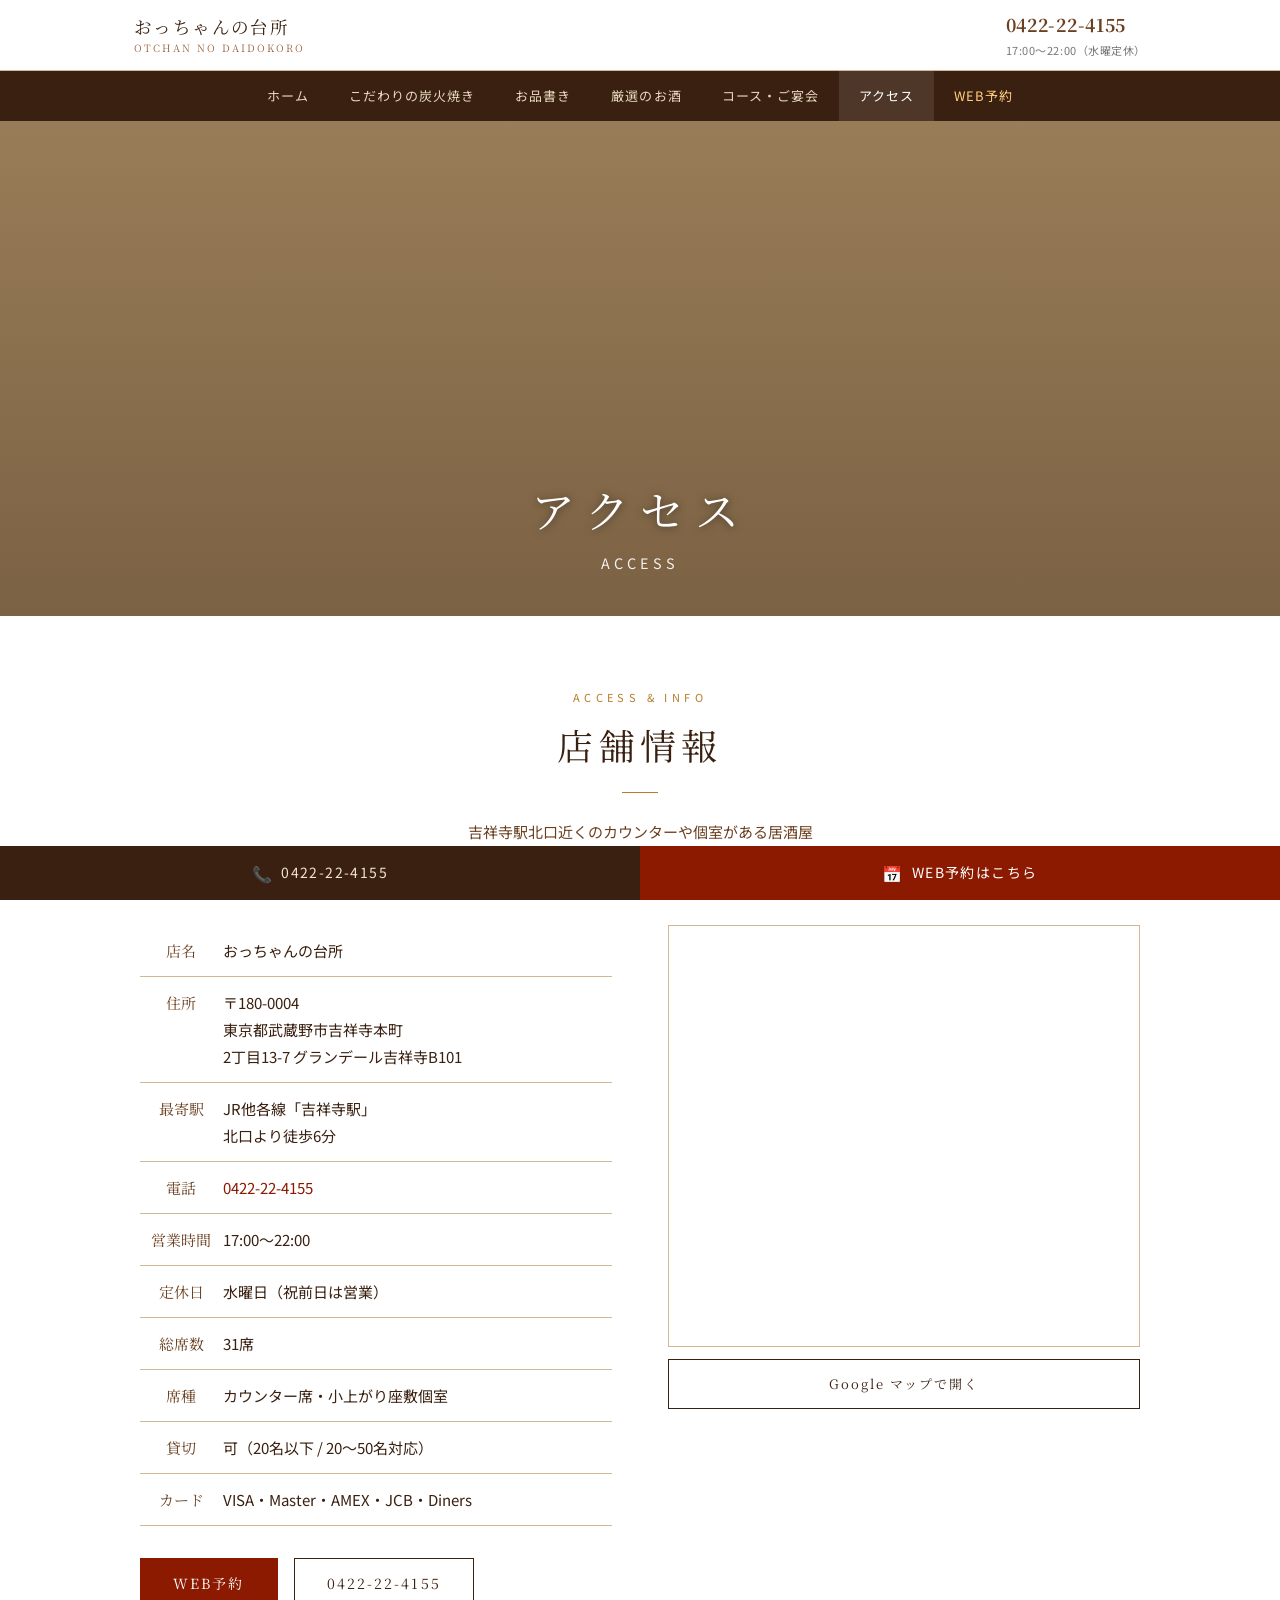
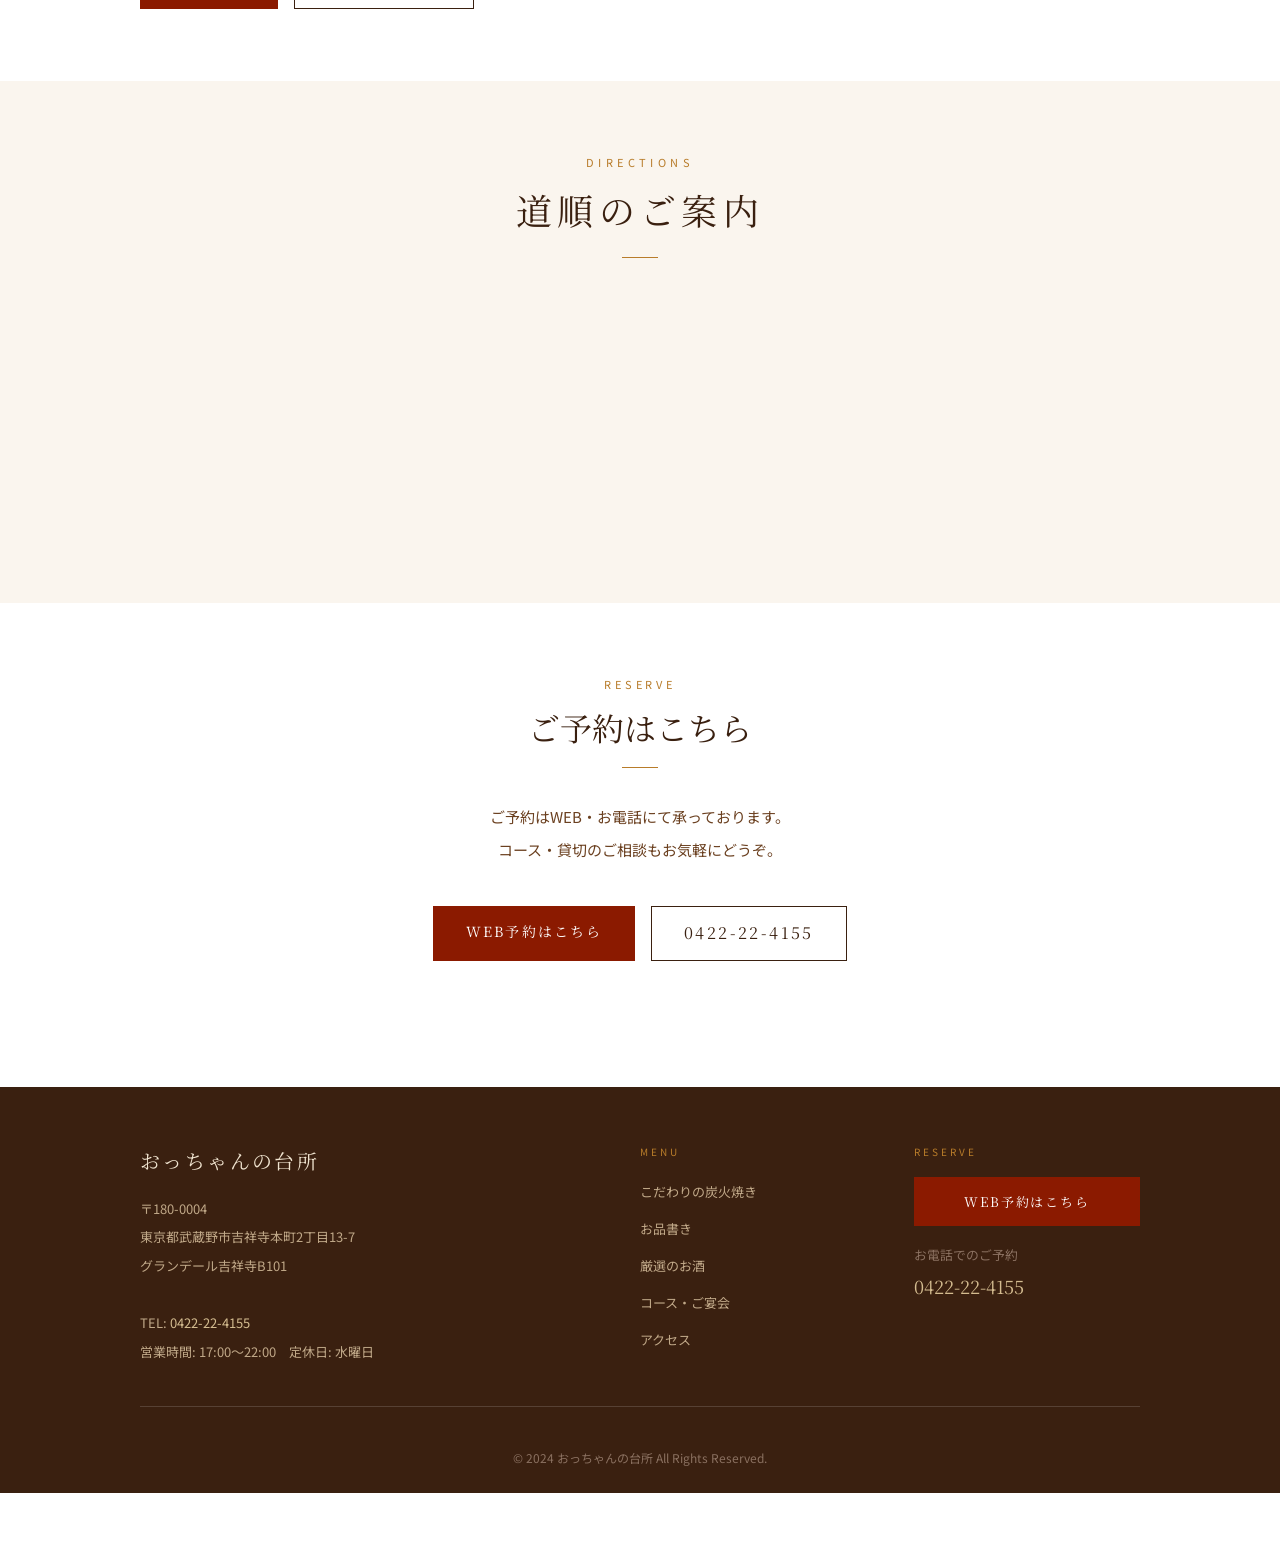
==== access.html @ bc2ce8d2 "サイト全体を元HPに合わせて完全リニューアル 白背景・和テイストデザインに刷新。固定CTAバー（電話・WEB予約）追加。 全メニュー・キャッチコピー・ページ構成を本サイトに合わせて再構築。  Co-A" ====
<!DOCTYPE html>
<html lang="ja">
<head>
  <meta charset="UTF-8">
  <meta name="viewport" content="width=device-width, initial-scale=1.0">
  <title>アクセス | おっちゃんの台所</title>
  <meta name="description" content="吉祥寺駅北口近くのカウンターや個室がある居酒屋。東京都武蔵野市吉祥寺本町2丁目13-7 グランデール吉祥寺B101。営業時間17:00〜22:00、水曜定休。">
  <link rel="preconnect" href="https://fonts.googleapis.com">
  <link rel="preconnect" href="https://fonts.gstatic.com" crossorigin>
  <link href="https://fonts.googleapis.com/css2?family=Noto+Serif+JP:wght@300;400;500&family=Noto+Sans+JP:wght@300;400;500&display=swap" rel="stylesheet">
  <link rel="stylesheet" href="assets/css/style.css">
</head>
<body>

  <header class="site-header" id="site-header">
    <div class="header-inner">
      <a href="index.html" class="site-logo">
        おっちゃんの台所
        <span>OTCHAN NO DAIDOKORO</span>
      </a>
      <div class="header-tel">
        <a href="tel:0422224155">
          <strong>0422-22-4155</strong>
          <small style="font-size:0.6875rem; color:var(--gray); display:block; letter-spacing:0.05em;">17:00〜22:00（水曜定休）</small>
        </a>
      </div>
      <button class="hamburger" id="hamburger" aria-label="メニュー">
        <span></span><span></span><span></span>
      </button>
    </div>
  </header>

  <nav class="site-nav-wrap">
    <ul class="site-nav">
      <li><a href="index.html">ホーム</a></li>
      <li><a href="sumibiyaki.html">こだわりの炭火焼き</a></li>
      <li><a href="menu.html">お品書き</a></li>
      <li><a href="sake.html">厳選のお酒</a></li>
      <li><a href="course.html">コース・ご宴会</a></li>
      <li><a href="access.html" class="active">アクセス</a></li>
      <li><a href="https://yoyaku.tabelog.com/yoyaku/net_booking_form/index?rcd=13009969" target="_blank" rel="noopener" style="color:#ffd080;">WEB予約</a></li>
    </ul>
  </nav>

  <div class="nav-overlay" id="nav-overlay">
    <a href="index.html">ホーム</a>
    <a href="sumibiyaki.html">こだわりの炭火焼き</a>
    <a href="menu.html">お品書き</a>
    <a href="sake.html">厳選のお酒</a>
    <a href="course.html">コース・ご宴会</a>
    <a href="access.html">アクセス</a>
    <a href="https://yoyaku.tabelog.com/yoyaku/net_booking_form/index?rcd=13009969" target="_blank" rel="noopener" style="color:#ffd080;">WEB予約</a>
  </div>

  <div class="page-body">
    <main>

      <section class="key-visual">
        <div class="key-visual-bg" style="background-image:url('assets/images/access-key.jpg');"></div>
        <div class="key-visual-overlay"></div>
        <div class="key-visual-text">
          <h1>アクセス</h1>
          <p>ACCESS</p>
        </div>
      </section>

      <!-- S1: 地図 + 店舗情報 -->
      <section class="section section-white">
        <div class="wrap">
          <div class="sec-head fade-in">
            <span class="sec-head-en">ACCESS &amp; INFO</span>
            <h2>店舗情報</h2>
            <span class="sec-head-line"></span>
            <p class="sec-lead">
              吉祥寺駅北口近くのカウンターや個室がある居酒屋<br>
              木の温もりとやわらかな明かりで、落ち着いた雰囲気のお店です。
            </p>
          </div>

          <div class="access-grid fade-in">
            <div>
              <table class="access-table">
                <tr>
                  <th>店名</th>
                  <td>おっちゃんの台所</td>
                </tr>
                <tr>
                  <th>住所</th>
                  <td>〒180-0004<br>東京都武蔵野市吉祥寺本町<br>2丁目13-7 グランデール吉祥寺B101</td>
                </tr>
                <tr>
                  <th>最寄駅</th>
                  <td>JR他各線「吉祥寺駅」<br>北口より徒歩6分</td>
                </tr>
                <tr>
                  <th>電話</th>
                  <td><a href="tel:0422224155">0422-22-4155</a></td>
                </tr>
                <tr>
                  <th>営業時間</th>
                  <td>17:00〜22:00</td>
                </tr>
                <tr>
                  <th>定休日</th>
                  <td>水曜日（祝前日は営業）</td>
                </tr>
                <tr>
                  <th>総席数</th>
                  <td>31席</td>
                </tr>
                <tr>
                  <th>席種</th>
                  <td>カウンター席・小上がり座敷個室</td>
                </tr>
                <tr>
                  <th>貸切</th>
                  <td>可（20名以下 / 20〜50名対応）</td>
                </tr>
                <tr>
                  <th>カード</th>
                  <td>VISA・Master・AMEX・JCB・Diners</td>
                </tr>
              </table>

              <div style="margin-top:2rem; display:flex; gap:1rem; flex-wrap:wrap;">
                <a href="https://yoyaku.tabelog.com/yoyaku/net_booking_form/index?rcd=13009969" class="btn btn-red" target="_blank" rel="noopener">WEB予約</a>
                <a href="tel:0422224155" class="btn">0422-22-4155</a>
              </div>
            </div>

            <div>
              <div class="map-wrap">
                <iframe
                  src="https://maps.google.com/maps?q=東京都武蔵野市吉祥寺本町2丁目13-7+グランデール吉祥寺&hl=ja&z=16&output=embed"
                  width="100%" height="420" style="border:0;" allowfullscreen="" loading="lazy"
                  title="おっちゃんの台所 地図"></iframe>
              </div>
              <a
                href="https://maps.google.com/maps?q=東京都武蔵野市吉祥寺本町2丁目13-7+グランデール吉祥寺&hl=ja"
                class="btn"
                target="_blank"
                rel="noopener"
                style="display:block; text-align:center; font-size:0.8125rem; margin-top:0.75rem;">
                Google マップで開く
              </a>
            </div>
          </div>
        </div>
      </section>

      <!-- S2: 道順 -->
      <section class="section section-cream">
        <div class="wrap">
          <div class="sec-head fade-in">
            <span class="sec-head-en">DIRECTIONS</span>
            <h2>道順のご案内</h2>
            <span class="sec-head-line"></span>
          </div>
          <div class="banquet-grid fade-in">
            <div class="banquet-item">
              <div style="font-size:1.75rem; margin-bottom:0.5rem;">🚃</div>
              <h4>吉祥寺駅より</h4>
              <p>JR・京王「吉祥寺駅」北口を出て徒歩約6分。サンロード商店街を抜けてお越しください。</p>
            </div>
            <div class="banquet-item">
              <div style="font-size:1.75rem; margin-bottom:0.5rem;">🅿️</div>
              <h4>お車でのご来店</h4>
              <p>近隣にコインパーキングがございます。お車でお越しの際は周辺の駐車場をご利用ください。</p>
            </div>
            <div class="banquet-item">
              <div style="font-size:1.75rem; margin-bottom:0.5rem;">📞</div>
              <h4>道に迷われたら</h4>
              <p>お気軽にお電話ください。スタッフがご案内いたします。<br>0422-22-4155</p>
            </div>
          </div>
        </div>
      </section>

      <!-- S3: 予約CTA -->
      <section class="section section-white" style="text-align:center;">
        <div class="wrap">
          <span style="font-size:0.6875rem; letter-spacing:0.35em; color:var(--gold); display:block; margin-bottom:0.5rem;">RESERVE</span>
          <h2 style="font-family:'Noto Serif JP',serif; font-size:clamp(1.375rem,3vw,2rem); margin-bottom:1rem;">ご予約はこちら</h2>
          <div style="width:36px; height:1px; background:var(--gold); margin:0 auto 2rem;"></div>
          <p style="font-size:0.9375rem; color:var(--brown-md); line-height:2.2; margin-bottom:2.5rem;">
            ご予約はWEB・お電話にて承っております。<br>
            コース・貸切のご相談もお気軽にどうぞ。
          </p>
          <div style="display:flex; gap:1rem; justify-content:center; flex-wrap:wrap;">
            <a href="https://yoyaku.tabelog.com/yoyaku/net_booking_form/index?rcd=13009969" class="btn btn-red" target="_blank" rel="noopener">WEB予約はこちら</a>
            <a href="tel:0422224155" class="btn" style="font-size:1rem;">0422-22-4155</a>
          </div>
        </div>
      </section>

    </main>

    <footer class="site-footer">
      <div class="footer-inner">
        <div class="footer-grid">
          <div>
            <p class="footer-logo">おっちゃんの台所</p>
            <p class="footer-info">
              〒180-0004<br>東京都武蔵野市吉祥寺本町2丁目13-7<br>グランデール吉祥寺B101<br><br>
              TEL: <a href="tel:0422224155">0422-22-4155</a><br>
              営業時間: 17:00〜22:00　定休日: 水曜日
            </p>
          </div>
          <div>
            <p class="footer-nav-ttl">MENU</p>
            <ul class="footer-nav-list">
              <li><a href="sumibiyaki.html">こだわりの炭火焼き</a></li>
              <li><a href="menu.html">お品書き</a></li>
              <li><a href="sake.html">厳選のお酒</a></li>
              <li><a href="course.html">コース・ご宴会</a></li>
              <li><a href="access.html">アクセス</a></li>
            </ul>
          </div>
          <div>
            <p class="footer-nav-ttl">RESERVE</p>
            <a href="https://yoyaku.tabelog.com/yoyaku/net_booking_form/index?rcd=13009969" class="btn-red btn" target="_blank" rel="noopener" style="display:block; text-align:center; font-size:0.8125rem; margin-bottom:1rem;">WEB予約はこちら</a>
            <p style="font-size:0.8rem; color:#8a7060; line-height:2;">お電話でのご予約<br><a href="tel:0422224155" class="footer-tel-num">0422-22-4155</a></p>
          </div>
        </div>
        <p class="footer-bottom">© 2024 おっちゃんの台所 All Rights Reserved.</p>
      </div>
    </footer>
  </div>

  <div class="fixed-cta">
    <a href="tel:0422224155" class="fixed-cta-tel"><span>0422-22-4155</span></a>
    <a href="https://yoyaku.tabelog.com/yoyaku/net_booking_form/index?rcd=13009969" class="fixed-cta-reserve" target="_blank" rel="noopener"><span>WEB予約はこちら</span></a>
  </div>
  <button id="page-top" aria-label="ページトップへ">↑</button>

  <script src="assets/js/scroll.js"></script>
  <script src="assets/js/animation.js"></script>
  <script src="assets/js/modal.js"></script>
  <script src="assets/js/main.js"></script>
</body>
</html>
---- assets/css/style.css ----
/* ===========================
   おっちゃんの台所 - style.css
   =========================== */

:root {
  --white:    #ffffff;
  --cream:    #faf5ee;
  --cream-dk: #f0e6d2;
  --brown:    #3a2010;
  --brown-md: #6b4020;
  --brown-lt: #a06840;
  --gold:     #b87c2a;
  --red:      #8b1a00;
  --red-hv:   #a52000;
  --gray:     #777;
  --border:   #d4b896;
  --bg-s:     #faf5ee;
}

/* ===== Reset ===== */
*, *::before, *::after { box-sizing: border-box; margin: 0; padding: 0; }
html { scroll-behavior: smooth; }
body {
  background: var(--white);
  color: var(--brown);
  font-family: 'Noto Sans JP', 'ヒラギノ角ゴ Pro W3', 'Hiragino Kaku Gothic Pro', sans-serif;
  font-size: 15px;
  line-height: 1.8;
}
h1, h2, h3, h4 {
  font-family: 'Noto Serif JP', 'ヒラギノ明朝 Pro W3', 'Hiragino Mincho Pro', serif;
  font-weight: 400;
  line-height: 1.5;
}
a { color: inherit; text-decoration: none; }
a:hover { opacity: 0.75; }
img { max-width: 100%; height: auto; display: block; }
ul { list-style: none; }

/* ===== HEADER ===== */
.site-header {
  position: fixed;
  top: 0; left: 0; width: 100%;
  z-index: 100;
  background: rgba(255,255,255,0.97);
  border-bottom: 1px solid var(--border);
}
.header-inner {
  max-width: 1060px;
  margin: 0 auto;
  padding: 0 1.5rem;
  display: flex;
  align-items: center;
  justify-content: space-between;
  height: 70px;
}
.site-logo {
  font-family: 'Noto Serif JP', serif;
  font-size: 1.1rem;
  color: var(--brown);
  letter-spacing: 0.08em;
  line-height: 1.3;
}
.site-logo span {
  display: block;
  font-size: 0.625rem;
  letter-spacing: 0.2em;
  color: var(--brown-lt);
  margin-top: 2px;
}
.header-tel {
  font-size: 0.875rem;
  color: var(--brown-md);
  letter-spacing: 0.05em;
}
.header-tel strong {
  font-family: 'Noto Serif JP', serif;
  font-size: 1.1rem;
  display: block;
}

/* Nav */
.site-nav-wrap {
  background: var(--brown);
  position: sticky;
  top: 70px;
  z-index: 99;
}
.site-nav {
  max-width: 1060px;
  margin: 0 auto;
  padding: 0 1.5rem;
  display: flex;
  justify-content: center;
}
.site-nav li a {
  display: block;
  padding: 0.875rem 1.25rem;
  font-size: 0.8125rem;
  color: #e8d8c0;
  letter-spacing: 0.08em;
  transition: color 0.2s, background 0.2s;
  white-space: nowrap;
}
.site-nav li a:hover,
.site-nav li a.active {
  color: var(--white);
  background: rgba(255,255,255,0.1);
  opacity: 1;
}

/* Hamburger */
.hamburger {
  display: none;
  flex-direction: column;
  gap: 5px;
  background: none;
  border: none;
  cursor: pointer;
  padding: 0.5rem;
}
.hamburger span {
  display: block;
  width: 24px; height: 2px;
  background: var(--brown);
  transition: transform 0.3s, opacity 0.3s;
}
.hamburger.active span:nth-child(1) { transform: translateY(7px) rotate(45deg); }
.hamburger.active span:nth-child(2) { opacity: 0; }
.hamburger.active span:nth-child(3) { transform: translateY(-7px) rotate(-45deg); }

/* Mobile nav */
.nav-overlay {
  display: none;
  position: fixed;
  inset: 0;
  background: rgba(40,20,10,0.97);
  z-index: 98;
  flex-direction: column;
  align-items: center;
  justify-content: center;
  gap: 2rem;
}
.nav-overlay.active { display: flex; }
.nav-overlay a {
  font-family: 'Noto Serif JP', serif;
  font-size: 1.25rem;
  color: #e8d8c0;
  letter-spacing: 0.15em;
}
.nav-overlay a:hover { color: #fff; opacity: 1; }

/* ===== PAGE OFFSET ===== */
.page-body { padding-top: 70px; }

/* ===== KEY VISUAL ===== */
.key-visual {
  position: relative;
  width: 100%;
  height: 55vh;
  min-height: 300px;
  overflow: hidden;
  background: var(--cream-dk);
}
.key-visual.key-index { height: 70vh; min-height: 420px; }
.key-visual-bg {
  position: absolute;
  inset: 0;
  background-size: cover;
  background-position: center;
  background-color: #c8a878;
}
.key-visual-overlay {
  position: absolute;
  inset: 0;
  background: linear-gradient(to bottom, rgba(30,12,4,0.28) 0%, rgba(30,12,4,0.45) 100%);
}
.key-visual-text {
  position: absolute;
  bottom: 2.5rem;
  left: 50%;
  transform: translateX(-50%);
  text-align: center;
  color: #fff;
  white-space: nowrap;
}
.key-visual-text h1 {
  font-size: clamp(1.5rem, 4vw, 2.75rem);
  letter-spacing: 0.25em;
  text-shadow: 0 1px 8px rgba(0,0,0,0.5);
}
.key-visual-text p {
  font-size: clamp(0.75rem, 1.5vw, 0.9rem);
  letter-spacing: 0.3em;
  margin-top: 0.5rem;
  opacity: 0.9;
}

/* ===== SECTION ===== */
.section { padding: 4.5rem 1.5rem; }
.section-cream { background: var(--cream); }
.section-white { background: var(--white); }
.section-brown { background: var(--brown); color: #f0e4d0; }
.wrap { max-width: 1000px; margin: 0 auto; }

/* Section heading */
.sec-head { text-align: center; margin-bottom: 3rem; }
.sec-head-en {
  display: block;
  font-size: 0.6875rem;
  letter-spacing: 0.4em;
  color: var(--gold);
  margin-bottom: 0.625rem;
  text-transform: uppercase;
}
.sec-head h2 {
  font-size: clamp(1.5rem, 3.5vw, 2.25rem);
  letter-spacing: 0.15em;
  color: var(--brown);
}
.section-brown .sec-head h2 { color: #f0e4d0; }
.sec-head-line {
  display: block;
  width: 36px; height: 1px;
  background: var(--gold);
  margin: 1.25rem auto 0;
}
.sec-lead {
  text-align: center;
  font-size: 0.9375rem;
  color: var(--brown-md);
  line-height: 2;
  margin-top: 1.5rem;
}

/* ===== TWO COL ===== */
.two-col {
  display: grid;
  grid-template-columns: 1fr 1fr;
  gap: 3.5rem;
  align-items: center;
}
.two-col.rev { direction: rtl; }
.two-col.rev > * { direction: ltr; }
.col-img {
  aspect-ratio: 4/3;
  background: var(--cream-dk);
  background-size: cover;
  background-position: center;
  overflow: hidden;
}
.col-text h2 {
  font-size: clamp(1.375rem, 3vw, 2rem);
  letter-spacing: 0.1em;
  margin: 1rem 0;
}
.col-text p {
  color: var(--brown-md);
  line-height: 2.2;
  font-size: 0.9375rem;
}
.col-text .sec-head-en { text-align: left; }
.col-text .sec-head-line { margin-left: 0; margin-bottom: 1.5rem; }

/* ===== BUTTON ===== */
.btn {
  display: inline-block;
  padding: 0.75rem 2rem;
  font-family: 'Noto Serif JP', serif;
  font-size: 0.875rem;
  letter-spacing: 0.15em;
  border: 1px solid var(--brown);
  color: var(--brown);
  transition: background 0.2s, color 0.2s;
  text-align: center;
}
.btn:hover { background: var(--brown); color: #fff; opacity: 1; }
.btn-red {
  background: var(--red);
  border-color: var(--red);
  color: #fff;
}
.btn-red:hover { background: var(--red-hv); border-color: var(--red-hv); color: #fff; }
.btn-gold {
  background: var(--gold);
  border-color: var(--gold);
  color: #fff;
}
.btn-gold:hover { opacity: 0.85; }
.btn-center { display: block; text-align: center; margin-top: 2.5rem; }
.btn-center .btn { min-width: 200px; }

/* ===== COPY SECTION (index catchphrase) ===== */
.copy-block {
  text-align: center;
  padding: 4rem 1.5rem;
}
.copy-main {
  font-family: 'Noto Serif JP', serif;
  font-size: clamp(1.375rem, 4vw, 2rem);
  letter-spacing: 0.25em;
  line-height: 1.8;
  color: var(--brown);
}
.copy-sub {
  font-size: 0.875rem;
  color: var(--brown-lt);
  letter-spacing: 0.15em;
  margin-top: 1rem;
  line-height: 2;
}

/* ===== FEATURE 3-GRID ===== */
.feature-3 {
  display: grid;
  grid-template-columns: repeat(3, 1fr);
  gap: 2rem;
}
.feature-item {
  background: var(--white);
  border: 1px solid var(--border);
  overflow: hidden;
  transition: box-shadow 0.3s;
}
.feature-item:hover { box-shadow: 0 4px 20px rgba(60,30,10,0.12); }
.feature-img {
  aspect-ratio: 4/3;
  background: var(--cream-dk);
  background-size: cover;
  background-position: center;
  overflow: hidden;
  transition: transform 0.4s;
}
.feature-item:hover .feature-img { transform: scale(1.04); }
.feature-body { padding: 1.25rem; }
.feature-body h3 {
  font-size: 1rem;
  letter-spacing: 0.1em;
  margin-bottom: 0.5rem;
}
.feature-body p { font-size: 0.8125rem; color: var(--brown-md); line-height: 1.8; }
.feature-body .price {
  font-family: 'Noto Serif JP', serif;
  font-size: 1.125rem;
  color: var(--red);
  margin-top: 0.75rem;
}

/* ===== COURSE CARDS ===== */
.course-wrap {
  display: grid;
  grid-template-columns: 1fr 1fr;
  gap: 2rem;
}
.course-card {
  background: var(--white);
  border: 1px solid var(--border);
  padding: 2rem;
}
.course-card-label {
  font-size: 0.6875rem;
  letter-spacing: 0.3em;
  color: var(--gold);
  display: block;
  margin-bottom: 0.5rem;
}
.course-card h3 {
  font-size: 1.375rem;
  letter-spacing: 0.1em;
  margin-bottom: 0.5rem;
}
.course-price {
  font-family: 'Noto Serif JP', serif;
  font-size: 1.875rem;
  color: var(--red);
  margin: 0.75rem 0 1.25rem;
}
.course-price small { font-size: 0.875rem; color: var(--gray); }
.course-list { display: flex; flex-direction: column; gap: 0.5rem; }
.course-list li {
  font-size: 0.9375rem;
  color: var(--brown-md);
  padding-left: 1.1rem;
  position: relative;
  line-height: 1.7;
}
.course-list li::before { content: '・'; position: absolute; left: 0; color: var(--gold); }
.course-tag {
  display: inline-block;
  background: var(--red);
  color: #fff;
  font-size: 0.6875rem;
  letter-spacing: 0.1em;
  padding: 0.2em 0.75em;
  margin-bottom: 1rem;
}

/* ===== MENU TABLE ===== */
.menu-tabs {
  display: flex;
  flex-wrap: wrap;
  gap: 0.5rem;
  margin-bottom: 2.5rem;
  border-bottom: 1px solid var(--border);
  padding-bottom: 1rem;
}
.tab-btn {
  padding: 0.5rem 1.25rem;
  font-size: 0.8125rem;
  letter-spacing: 0.08em;
  border: 1px solid var(--border);
  background: var(--white);
  color: var(--brown-md);
  cursor: pointer;
  transition: all 0.2s;
  font-family: 'Noto Sans JP', sans-serif;
}
.tab-btn.active, .tab-btn:hover {
  background: var(--brown);
  border-color: var(--brown);
  color: var(--white);
}
.tab-panel { display: none; }
.tab-panel.active { display: block; }

.menu-category { margin-bottom: 3rem; }
.menu-cat-title {
  font-family: 'Noto Serif JP', serif;
  font-size: 1.125rem;
  letter-spacing: 0.15em;
  color: var(--brown);
  border-left: 3px solid var(--gold);
  padding-left: 0.875rem;
  margin-bottom: 1.25rem;
}
.menu-grid {
  display: grid;
  grid-template-columns: repeat(2, 1fr);
}
.menu-item {
  display: flex;
  justify-content: space-between;
  align-items: baseline;
  padding: 0.75rem 0;
  border-bottom: 1px dotted var(--border);
  gap: 1rem;
}
.menu-item:nth-child(odd) { padding-right: 2rem; }
.menu-item:nth-child(even) { padding-left: 2rem; border-left: 1px dotted var(--border); }
.menu-name { font-size: 0.9375rem; color: var(--brown); }
.menu-note { font-size: 0.75rem; color: var(--gray); display: block; }
.menu-price {
  font-family: 'Noto Serif JP', serif;
  font-size: 0.9375rem;
  color: var(--red);
  white-space: nowrap;
}

/* ===== SAKE ===== */
.sake-cat { margin-bottom: 3rem; }
.sake-cat-title {
  font-size: 0.6875rem;
  letter-spacing: 0.35em;
  color: var(--gold);
  border-bottom: 1px solid var(--border);
  padding-bottom: 0.75rem;
  margin-bottom: 1.25rem;
  text-transform: uppercase;
}
.sake-highlight {
  display: grid;
  grid-template-columns: auto 1fr;
  gap: 1.5rem;
  background: var(--cream);
  border: 1px solid var(--gold);
  padding: 1.75rem;
  margin-bottom: 1.5rem;
  align-items: center;
}
.sake-badge {
  font-family: 'Noto Serif JP', serif;
  font-size: 1.75rem;
  color: var(--gold);
  writing-mode: vertical-rl;
  letter-spacing: 0.2em;
  padding: 0.5rem;
  border: 1px solid var(--gold);
}
.sake-highlight h3 { font-size: 1rem; margin-bottom: 0.5rem; }
.sake-highlight p { font-size: 0.875rem; color: var(--brown-md); line-height: 2; }

/* ===== ACCESS ===== */
.access-grid {
  display: grid;
  grid-template-columns: 1fr 1fr;
  gap: 3.5rem;
  align-items: start;
}
.access-table { width: 100%; border-collapse: collapse; }
.access-table th, .access-table td {
  padding: 0.75rem 0;
  border-bottom: 1px solid var(--border);
  font-size: 0.9375rem;
  vertical-align: top;
}
.access-table th {
  font-family: 'Noto Serif JP', serif;
  font-weight: 400;
  color: var(--brown-md);
  width: 5.5em;
  white-space: nowrap;
}
.access-table td { color: var(--brown); }
.access-table a { color: var(--red); }
.map-wrap { border: 1px solid var(--border); overflow: hidden; }
.map-wrap iframe { display: block; }

/* ===== BANQUET GRID ===== */
.banquet-grid {
  display: grid;
  grid-template-columns: repeat(3, 1fr);
  gap: 1.5rem;
  margin-top: 2.5rem;
}
.banquet-item {
  background: var(--cream);
  border: 1px solid var(--border);
  padding: 1.75rem 1.25rem;
  text-align: center;
}
.banquet-item h4 { font-size: 0.9375rem; margin: 0.75rem 0 0.5rem; letter-spacing: 0.1em; }
.banquet-item p { font-size: 0.8125rem; color: var(--brown-md); line-height: 1.9; }

/* ===== INFO BAR ===== */
.info-bar {
  background: var(--cream-dk);
  border-top: 1px solid var(--border);
  border-bottom: 1px solid var(--border);
  padding: 1.25rem 1.5rem;
}
.info-bar-inner {
  max-width: 1000px;
  margin: 0 auto;
  display: flex;
  justify-content: center;
  gap: 3rem;
  flex-wrap: wrap;
  font-size: 0.875rem;
  color: var(--brown-md);
}
.info-bar strong { color: var(--brown); font-weight: 500; }

/* ===== STORE INTRO (index s4) ===== */
.photo-grid-4 {
  display: grid;
  grid-template-columns: repeat(4, 1fr);
  gap: 0.5rem;
}
.photo-grid-4 .p-img {
  aspect-ratio: 1;
  background: var(--cream-dk);
  background-size: cover;
  background-position: center;
  overflow: hidden;
}

/* ===== FOOTER ===== */
.site-footer {
  background: var(--brown);
  color: #e0d0bc;
  padding: 3.5rem 1.5rem 1.5rem;
}
.footer-inner { max-width: 1000px; margin: 0 auto; }
.footer-grid {
  display: grid;
  grid-template-columns: 2fr 1fr 1fr;
  gap: 3rem;
  margin-bottom: 2.5rem;
  padding-bottom: 2.5rem;
  border-bottom: 1px solid rgba(255,255,255,0.15);
}
.footer-logo {
  font-family: 'Noto Serif JP', serif;
  font-size: 1.25rem;
  letter-spacing: 0.12em;
  color: #f0e4d0;
  margin-bottom: 1rem;
}
.footer-info { font-size: 0.8125rem; line-height: 2.2; color: #c0a888; }
.footer-info a { color: #d4bc90; }
.footer-nav-ttl {
  font-size: 0.625rem;
  letter-spacing: 0.3em;
  color: var(--gold);
  margin-bottom: 1rem;
  text-transform: uppercase;
}
.footer-nav-list { display: flex; flex-direction: column; gap: 0.625rem; }
.footer-nav-list a { font-size: 0.8125rem; color: #c0a888; transition: color 0.2s; }
.footer-nav-list a:hover { color: #f0e4d0; opacity: 1; }
.footer-tel-num { font-family: 'Noto Serif JP', serif; font-size: 1.125rem; color: #d4bc90; }
.footer-bottom {
  text-align: center;
  font-size: 0.75rem;
  color: #8a7060;
}

/* ===== FIXED BOTTOM CTA ===== */
.fixed-cta {
  position: fixed;
  bottom: 0; left: 0; width: 100%;
  display: flex;
  z-index: 90;
  height: 54px;
}
.fixed-cta-tel,
.fixed-cta-reserve {
  flex: 1;
  display: flex;
  align-items: center;
  justify-content: center;
  font-size: 0.875rem;
  letter-spacing: 0.1em;
  gap: 0.5rem;
  transition: opacity 0.2s;
}
.fixed-cta-tel { background: var(--brown); color: #f0e4d0; }
.fixed-cta-reserve { background: var(--red); color: #fff; }
.fixed-cta-tel:hover, .fixed-cta-reserve:hover { opacity: 0.85; }
.fixed-cta-tel::before { content: '📞'; font-size: 1rem; }
.fixed-cta-reserve::before { content: '📅'; font-size: 1rem; }

/* ===== PAGE TOP ===== */
#page-top {
  position: fixed;
  bottom: 4rem;
  right: 1.25rem;
  width: 44px; height: 44px;
  background: var(--brown);
  color: #f0e4d0;
  border: none;
  display: flex;
  align-items: center;
  justify-content: center;
  font-size: 1.1rem;
  cursor: pointer;
  opacity: 0;
  pointer-events: none;
  transition: opacity 0.3s;
  z-index: 89;
}
#page-top.visible { opacity: 1; pointer-events: auto; }

/* ===== SCROLL ANIM ===== */
.fade-in {
  opacity: 0;
  transform: translateY(20px);
  transition: opacity 0.7s ease, transform 0.7s ease;
}
.fade-in.visible { opacity: 1; transform: translateY(0); }

/* ===== BODY PADDING (fixed bottom CTA) ===== */
main, .page-body { padding-bottom: 54px; }

/* ===== RESPONSIVE ===== */
@media (max-width: 900px) {
  .feature-3 { grid-template-columns: repeat(2, 1fr); }
  .banquet-grid { grid-template-columns: repeat(2, 1fr); }
  .photo-grid-4 { grid-template-columns: repeat(2, 1fr); }
  .footer-grid { grid-template-columns: 1fr 1fr; }
  .footer-grid > div:first-child { grid-column: 1 / -1; }
}
@media (max-width: 768px) {
  .header-inner { padding: 0 1rem; }
  .site-nav-wrap { display: none; }
  .hamburger { display: flex; }

  .section { padding: 3rem 1.25rem; }

  .two-col { grid-template-columns: 1fr; gap: 2rem; }
  .two-col.rev { direction: ltr; }

  .course-wrap { grid-template-columns: 1fr; }
  .access-grid { grid-template-columns: 1fr; gap: 2rem; }
  .footer-grid { grid-template-columns: 1fr; }
  .menu-grid { grid-template-columns: 1fr; }
  .menu-item:nth-child(odd) { padding-right: 0; }
  .menu-item:nth-child(even) { padding-left: 0; border-left: none; }

  .sake-highlight { grid-template-columns: 1fr; }
  .sake-badge { writing-mode: horizontal-tb; font-size: 1.25rem; }

  .banquet-grid { grid-template-columns: 1fr; }
  .feature-3 { grid-template-columns: 1fr; }
  .photo-grid-4 { grid-template-columns: repeat(2, 1fr); }

  .info-bar-inner { gap: 1rem; flex-direction: column; align-items: center; text-align: center; }

  .fixed-cta-tel span,
  .fixed-cta-reserve span { display: none; }
  .fixed-cta-tel, .fixed-cta-reserve { font-size: 0.8125rem; }
}
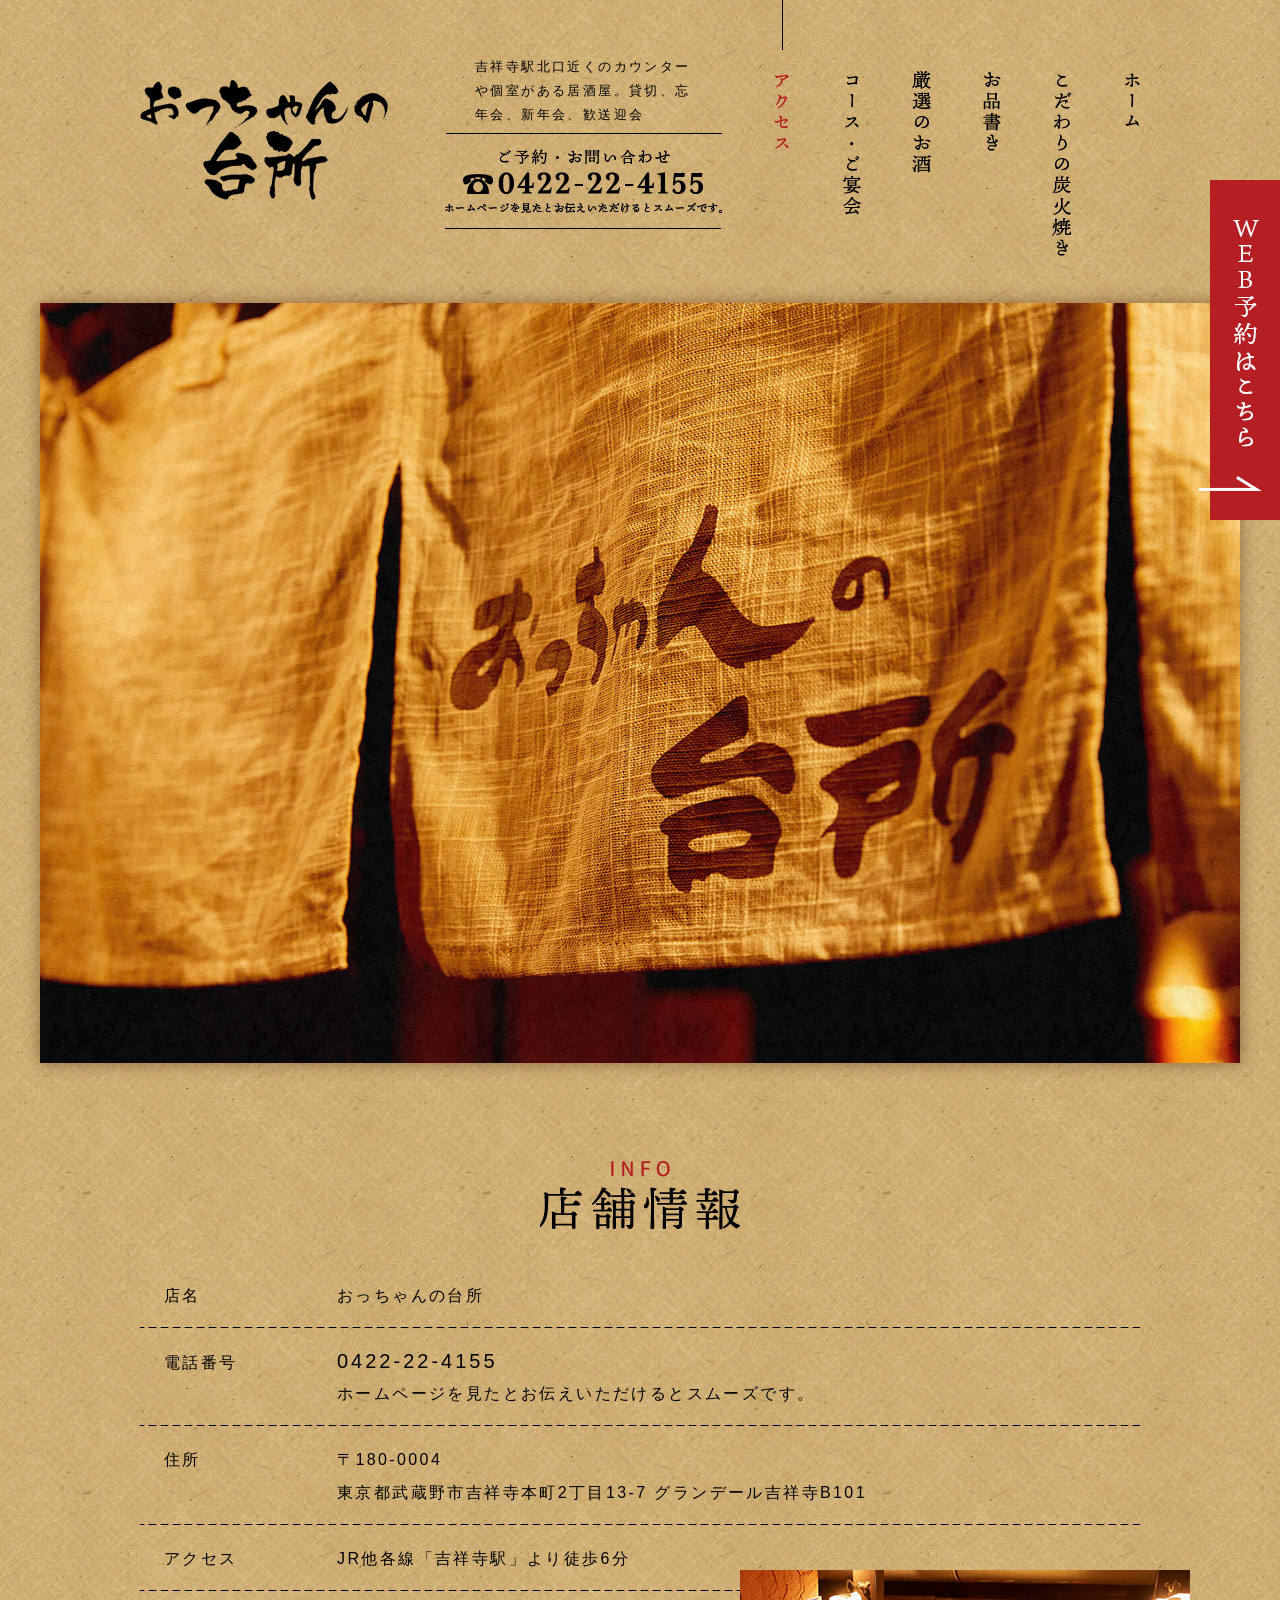
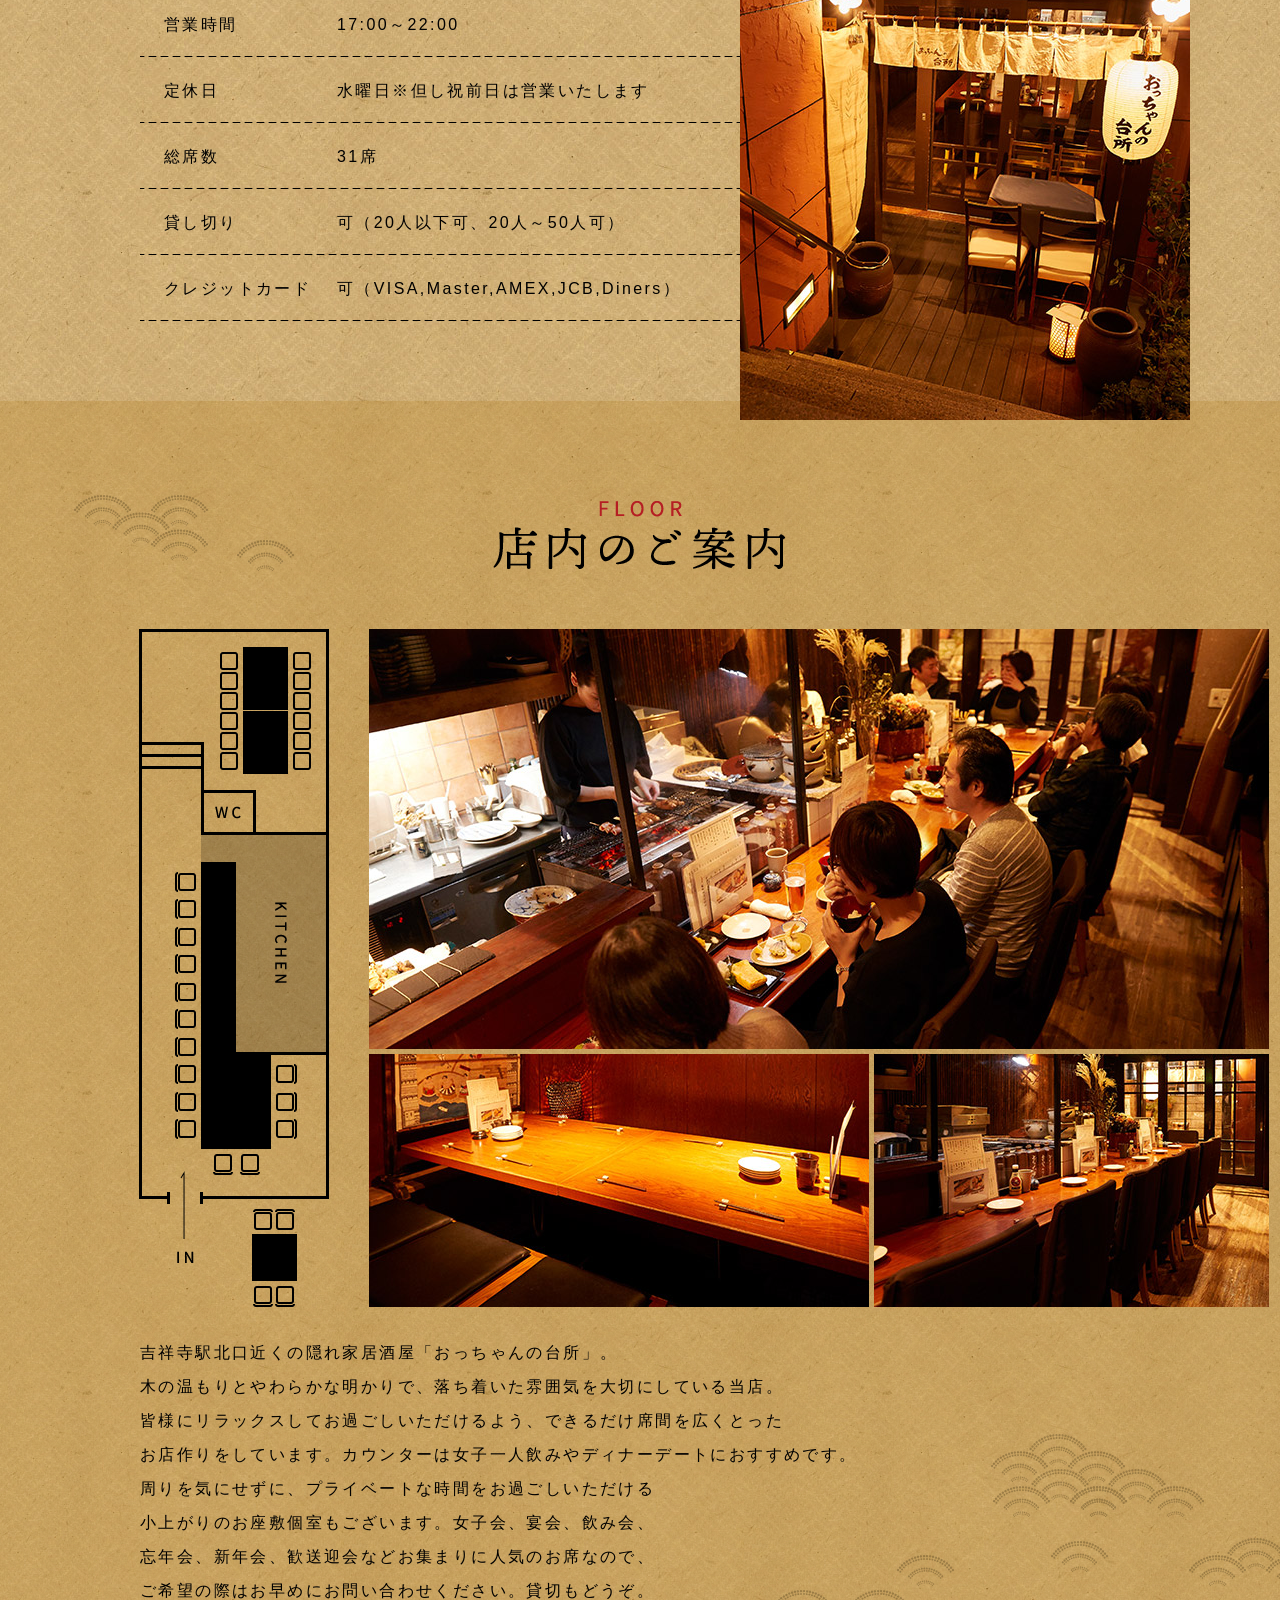
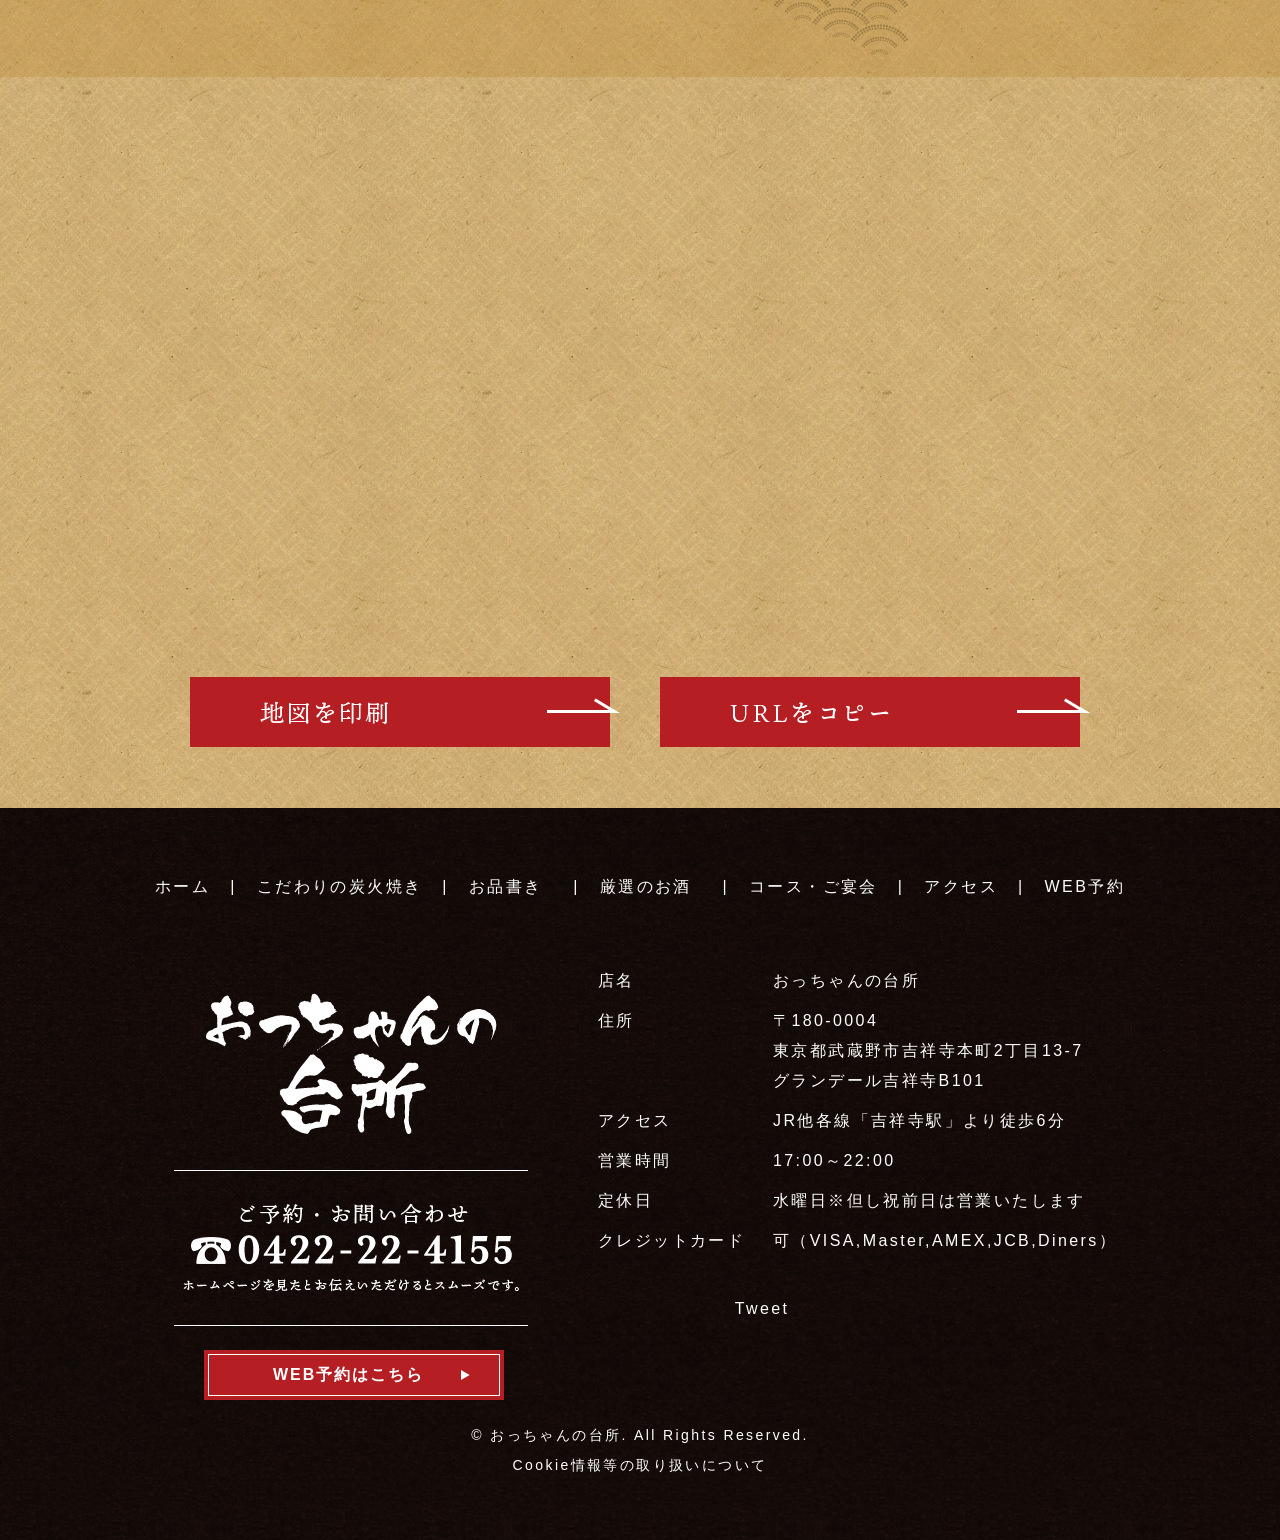
==== commit 8bdaebd0: "完全再現: 原本サイトのHTML/CSS/JS/画像を全ローカル化 Co-Authored-By: Claude Sonnet 4.6 <noreply@anthropic.com>" ====
--- a/access.html
+++ b/access.html
@@ -1,241 +1,225 @@
 <!DOCTYPE html>
-<html lang="ja">
-<head>
-  <meta charset="UTF-8">
-  <meta name="viewport" content="width=device-width, initial-scale=1.0">
-  <title>アクセス | おっちゃんの台所</title>
-  <meta name="description" content="吉祥寺駅北口近くのカウンターや個室がある居酒屋。東京都武蔵野市吉祥寺本町2丁目13-7 グランデール吉祥寺B101。営業時間17:00〜22:00、水曜定休。">
-  <link rel="preconnect" href="https://fonts.googleapis.com">
-  <link rel="preconnect" href="https://fonts.gstatic.com" crossorigin>
-  <link href="https://fonts.googleapis.com/css2?family=Noto+Serif+JP:wght@300;400;500&family=Noto+Sans+JP:wght@300;400;500&display=swap" rel="stylesheet">
-  <link rel="stylesheet" href="assets/css/style.css">
-</head>
-<body>
-
-  <header class="site-header" id="site-header">
-    <div class="header-inner">
-      <a href="index.html" class="site-logo">
-        おっちゃんの台所
-        <span>OTCHAN NO DAIDOKORO</span>
-      </a>
-      <div class="header-tel">
-        <a href="tel:0422224155">
-          <strong>0422-22-4155</strong>
-          <small style="font-size:0.6875rem; color:var(--gray); display:block; letter-spacing:0.05em;">17:00〜22:00（水曜定休）</small>
-        </a>
-      </div>
-      <button class="hamburger" id="hamburger" aria-label="メニュー">
-        <span></span><span></span><span></span>
-      </button>
-    </div>
-  </header>
-
-  <nav class="site-nav-wrap">
-    <ul class="site-nav">
-      <li><a href="index.html">ホーム</a></li>
-      <li><a href="sumibiyaki.html">こだわりの炭火焼き</a></li>
-      <li><a href="menu.html">お品書き</a></li>
-      <li><a href="sake.html">厳選のお酒</a></li>
-      <li><a href="course.html">コース・ご宴会</a></li>
-      <li><a href="access.html" class="active">アクセス</a></li>
-      <li><a href="https://yoyaku.tabelog.com/yoyaku/net_booking_form/index?rcd=13009969" target="_blank" rel="noopener" style="color:#ffd080;">WEB予約</a></li>
-    </ul>
-  </nav>
-
-  <div class="nav-overlay" id="nav-overlay">
-    <a href="index.html">ホーム</a>
-    <a href="sumibiyaki.html">こだわりの炭火焼き</a>
-    <a href="menu.html">お品書き</a>
-    <a href="sake.html">厳選のお酒</a>
-    <a href="course.html">コース・ご宴会</a>
-    <a href="access.html">アクセス</a>
-    <a href="https://yoyaku.tabelog.com/yoyaku/net_booking_form/index?rcd=13009969" target="_blank" rel="noopener" style="color:#ffd080;">WEB予約</a>
-  </div>
-
-  <div class="page-body">
+<!--[if lt IE 7]><html class="ie ie6 ie-lt10 ie-lt9 ie-lt8 ie-lt7 no-js" lang="ja"><![endif]-->
+<!--[if IE 7]><html class="ie ie7 ie-lt10 ie-lt9 ie-lt8 no-js" lang="ja"><![endif]-->
+<!--[if IE 8]><html class="ie ie8 ie-lt10 ie-lt9 no-js" lang="ja"><![endif]-->
+<!--[if IE 9]><html class="ie ie9 ie-lt10 no-js" lang="ja"><![endif]-->
+<!--[if gt IE 9]><!-->
+<html class="no-js" lang="ja">
+  <!--<![endif]-->
+  <head>
+    <meta charset="UTF-8" />
+    <meta http-equiv="X-UA-Compatible" content="IE=Edge" />
+    <meta name="author" content="FOODCONNECTION" />
+    <title>吉祥寺駅北口近くのカウンターや個室がある居酒屋。貸切、忘年会、新年会、歓送迎会</title>
+
+    <meta property="og:type" content="article" />
+    <meta property="og:locale" content="ja_JP" />
+    <meta property="og:url" content="https://www.ottyannodaidokoro.com/access.html" />
+    <meta property="og:image" content="shared/img/shared/ogp.png" />
+    <meta property="og:title" content="吉祥寺駅北口近くのカウンターや個室がある居酒屋。貸切、忘年会、新年会、歓送迎会" />
+    <meta property="og:site_name" content="おっちゃんの台所" />
+    <meta property="og:description" content="吉祥寺駅北口近くの居酒屋「おっちゃんの台所」。カウンターは一人飲みやディナーデートに人気。個室は宴会、飲み会、女子会、忘年会、新宴会、歓送迎会におすすめです。貸切も対応。" />
+    <meta name="description" content="吉祥寺駅北口近くの居酒屋「おっちゃんの台所」。カウンターは一人飲みやディナーデートに人気。個室は宴会、飲み会、女子会、忘年会、新宴会、歓送迎会におすすめです。貸切も対応。" />
+
+    <meta name="apple-mobile-web-app-status-bar-style" content="black-translucent" />
+    <meta name="apple-mobile-web-app-capable" content="yes" />
+    <meta name="format-detection" content="telephone=no, date=no, address=no, email=no" />
+    <meta name="viewport" content="width=1100, shrink-to-fit=no" />
+
+    <link rel="canonical" href="https://www.ottyannodaidokoro.com/access.html" />
+    <link rel="shortcut icon" href="shared/img/shared/favicon.ico" />
+
+    <link rel="stylesheet" href="shared/css/font.css" />
+    <link rel="stylesheet" href="shared/css/common.css" />
+    <link rel="stylesheet" href="shared/css/shared.css" />
+    <link rel="stylesheet" href="shared/css/access.css" />
+    <link href="https://fonts.googleapis.com/css?family=Noto+Serif+JP&display=swap" rel="stylesheet" />
+  </head>
+
+  <body>
     <main>
-
-      <section class="key-visual">
-        <div class="key-visual-bg" style="background-image:url('assets/images/access-key.jpg');"></div>
-        <div class="key-visual-overlay"></div>
-        <div class="key-visual-text">
-          <h1>アクセス</h1>
-          <p>ACCESS</p>
-        </div>
-      </section>
-
-      <!-- S1: 地図 + 店舗情報 -->
-      <section class="section section-white">
+      <header>
         <div class="wrap">
-          <div class="sec-head fade-in">
-            <span class="sec-head-en">ACCESS &amp; INFO</span>
-            <h2>店舗情報</h2>
-            <span class="sec-head-line"></span>
-            <p class="sec-lead">
-              吉祥寺駅北口近くのカウンターや個室がある居酒屋<br>
-              木の温もりとやわらかな明かりで、落ち着いた雰囲気のお店です。
+          <h1>吉祥寺駅北口近くのカウンターや個室がある居酒屋。貸切、忘年会、新年会、歓送迎会</h1>
+          <p class="logo non-over">
+            <a href="index.html"><img src="shared/img/shared/logo.png" alt="logo" /></a>
+          </p>
+          <p class="tel">
+            <a href="tel:0422224155" class="telhref"><img src="shared/img/shared/tel.png" alt="0422-22-4155" /></a>
+          </p>
+          <nav class="nav-fl">
+            <a href="access.html"><img src="shared/img/shared/nav1_on.png" alt="アクセス" width="70" height="270" class="non-over" /></a>
+            <a href="course.html"><img src="shared/img/shared/nav2.png" alt="コース・ご宴会" width="70" height="270" class="btn" /></a>
+            <a href="sake.html"><img src="shared/img/shared/nav3.png" alt="厳選のお酒" width="70" height="270" class="btn" /></a>
+            <a href="menu.html"><img src="shared/img/shared/nav4.png" alt="お品書き" width="70" height="270" class="btn" /></a>
+            <a href="sumibiyaki.html"><img src="shared/img/shared/nav5.png" alt="こだわりの炭火焼き" width="70" height="270" class="btn" /></a>
+            <a href="index.html"><img src="shared/img/shared/nav6.png" alt="ホーム" width="70" height="270" class="btn" /></a>
+          </nav>
+          <div id="key">
+            <p><img class="box-shadow" src="shared/img/access/key.jpg" width="1200" height="760" alt="のれん" /></p>
+          </div>
+        </div>
+        <p class="btn_fixed">
+          <a href="https://yoyaku.tabelog.com/yoyaku/net_booking_form/index?rcd=13009969" target="_blank" rel="nofollow"><img src="shared/img/shared/btn-fixed.png" width="81" height="340" alt="WEB予約はこちら" /></a>
+        </p>
+        <div class="nav-fixed">
+          <div class="wrap">
+            <nav>
+              <a href="index.html"><img src="shared/img/shared/navf1.png" alt="ホーム" width="91" height="20" class="btn" /></a>
+              <a href="sumibiyaki.html"><img src="shared/img/shared/navf2.png" alt="こだわりの炭火焼き" width="224" height="20" class="btn" /></a>
+              <a href="menu.html"><img src="shared/img/shared/navf3.png" alt="お品書き" width="125" height="20" class="btn" /></a>
+              <a href="sake.html"><img src="shared/img/shared/navf4.png" alt="厳選のお酒" width="146" height="20" class="btn" /></a>
+              <a href="course.html"><img src="shared/img/shared/navf5.png" alt="コース・ご宴会" width="183" height="20" class="btn" /></a>
+              <a href="access.html"><img src="shared/img/shared/navf6_on.png" alt="アクセス" width="110" height="20" class="non-over" /></a>
+            </nav>
+            <p>
+              <a href="tel:0422224155" class="telhref"><img src="shared/img/shared/tel-fixed.png" alt="0422-22-4155" /></a>
             </p>
           </div>
-
-          <div class="access-grid fade-in">
-            <div>
-              <table class="access-table">
-                <tr>
-                  <th>店名</th>
-                  <td>おっちゃんの台所</td>
-                </tr>
-                <tr>
-                  <th>住所</th>
-                  <td>〒180-0004<br>東京都武蔵野市吉祥寺本町<br>2丁目13-7 グランデール吉祥寺B101</td>
-                </tr>
-                <tr>
-                  <th>最寄駅</th>
-                  <td>JR他各線「吉祥寺駅」<br>北口より徒歩6分</td>
-                </tr>
-                <tr>
-                  <th>電話</th>
-                  <td><a href="tel:0422224155">0422-22-4155</a></td>
-                </tr>
-                <tr>
-                  <th>営業時間</th>
-                  <td>17:00〜22:00</td>
-                </tr>
-                <tr>
-                  <th>定休日</th>
-                  <td>水曜日（祝前日は営業）</td>
-                </tr>
-                <tr>
-                  <th>総席数</th>
-                  <td>31席</td>
-                </tr>
-                <tr>
-                  <th>席種</th>
-                  <td>カウンター席・小上がり座敷個室</td>
-                </tr>
-                <tr>
-                  <th>貸切</th>
-                  <td>可（20名以下 / 20〜50名対応）</td>
-                </tr>
-                <tr>
-                  <th>カード</th>
-                  <td>VISA・Master・AMEX・JCB・Diners</td>
-                </tr>
-              </table>
-
-              <div style="margin-top:2rem; display:flex; gap:1rem; flex-wrap:wrap;">
-                <a href="https://yoyaku.tabelog.com/yoyaku/net_booking_form/index?rcd=13009969" class="btn btn-red" target="_blank" rel="noopener">WEB予約</a>
-                <a href="tel:0422224155" class="btn">0422-22-4155</a>
+        </div>
+      </header>
+      <section class="nav-target">
+        <div id="sec1">
+          <div class="wrap">
+            <h2><img src="shared/img/access/s1-h2.png" width="200" height="80" alt="info" /></h2>
+            <div class="info">
+              <dl>
+                <dt>店名</dt>
+                <dd>おっちゃんの台所</dd>
+              </dl>
+              <dl>
+                <dt>電話番号</dt>
+                <dd>
+                  <a href="tel:0422224155" class="telhref"><span>0422-22-4155</span></a><br />
+                  ホームページを見たとお伝えいただけるとスムーズです。
+                </dd>
+              </dl>
+              <dl>
+                <dt>住所</dt>
+                <dd>
+                  〒180-0004<br />
+                  東京都武蔵野市吉祥寺本町2丁目13-7 グランデール吉祥寺B101
+                </dd>
+              </dl>
+              <dl>
+                <dt>アクセス</dt>
+                <dd>JR他各線「吉祥寺駅」より徒歩6分</dd>
+              </dl>
+              <dl>
+                <dt>営業時間</dt>
+                <dd>17:00～22:00</dd>
+              </dl>
+              <dl>
+                <dt>定休日</dt>
+                <dd>水曜日※但し祝前日は営業いたします</dd>
+              </dl>
+              <dl>
+                <dt>総席数</dt>
+                <dd>31席</dd>
+              </dl>
+              <dl>
+                <dt>貸し切り</dt>
+                <dd>可（20人以下可、20人～50人可）</dd>
+              </dl>
+              <dl>
+                <dt>クレジットカード</dt>
+                <dd>可（VISA,Master,AMEX,JCB,Diners）</dd>
+              </dl>
+            </div>
+            <p class="photo"><img src="shared/img/access/s1-img.jpg" width="450" height="450" alt="外観" /></p>
+          </div>
+        </div>
+        <div id="sec2">
+          <div class="wrap">
+            <h2><img src="shared/img/access/s2-h2.png" width="300" height="80" alt="floor" /></h2>
+            <div class="gllarey">
+              <p class="map"><img src="shared/img/access/s2-map.png" width="190" height="678" alt="見取り図" /></p>
+              <div class="images">
+                <p><img src="shared/img/access/s2-img-1.jpg" width="900" height="420" alt="カウンター" /></p>
+                <p><img src="shared/img/access/s2-img-2.jpg" width="500" height="253" alt="小上がり" /></p>
+                <p><img src="shared/img/access/s2-img-3.jpg" width="395" height="253" alt="店内イメージ" /></p>
               </div>
             </div>
-
-            <div>
-              <div class="map-wrap">
-                <iframe
-                  src="https://maps.google.com/maps?q=東京都武蔵野市吉祥寺本町2丁目13-7+グランデール吉祥寺&hl=ja&z=16&output=embed"
-                  width="100%" height="420" style="border:0;" allowfullscreen="" loading="lazy"
-                  title="おっちゃんの台所 地図"></iframe>
-              </div>
-              <a
-                href="https://maps.google.com/maps?q=東京都武蔵野市吉祥寺本町2丁目13-7+グランデール吉祥寺&hl=ja"
-                class="btn"
-                target="_blank"
-                rel="noopener"
-                style="display:block; text-align:center; font-size:0.8125rem; margin-top:0.75rem;">
-                Google マップで開く
-              </a>
-            </div>
+            <p class="txt">
+              吉祥寺駅北口近くの隠れ家居酒屋「おっちゃんの台所」。<br />木の温もりとやわらかな明かりで、落ち着いた雰囲気を大切にしている当店。<br />
+              皆様にリラックスしてお過ごしいただけるよう、できるだけ席間を広くとった<br />
+              お店作りをしています。カウンターは女子一人飲みやディナーデートにおすすめです。<br />
+              周りを気にせずに、プライベートな時間をお過ごしいただける<br />
+              小上がりのお座敷個室もございます。女子会、宴会、飲み会、<br />
+              忘年会、新年会、歓送迎会などお集まりに人気のお席なので、<br />
+              ご希望の際はお早めにお問い合わせください。貸切もどうぞ。
+            </p>
+          </div>
+        </div>
+        <div id="sec3">
+          <iframe
+            src="https://www.google.com/maps/embed?pb=!1m14!1m8!1m3!1d3852.8456104129014!2d139.5772643180815!3d35.705454788726065!3m2!1i1024!2i768!4f13.1!3m3!1m2!1s0x6018ee48c598ae0d%3A0x40d93b9debadd929!2z44GK44Gj44Gh44KD44KT44Gu5Y-w5omA!5e0!3m2!1sja!2sjp!4v1576662273699!5m2!1sja!2sjp"
+            width="100%"
+            height="550"
+            frameborder="0"
+            style="border: 0"
+            allowfullscreen=""
+          ></iframe>
+          <div class="wrap">
+            <ul class="banner">
+              <li>
+                <a href="https://goo.gl/maps/cDekD3nySkuMQuK19" target="_blank" rel="nofollow">
+                  <img src="shared/img/access/s3-bnr.png" width="430" height="70" alt="地図を印刷" />
+                </a>
+              </li>
+              <li>
+                <a href="#" class="copy"><img src="shared/img/access/s3-url.png" width="430" height="70" alt="URLをコピー" /></a>
+              </li>
+            </ul>
           </div>
         </div>
       </section>
-
-      <!-- S2: 道順 -->
-      <section class="section section-cream">
+      <footer>
         <div class="wrap">
-          <div class="sec-head fade-in">
-            <span class="sec-head-en">DIRECTIONS</span>
-            <h2>道順のご案内</h2>
-            <span class="sec-head-line"></span>
-          </div>
-          <div class="banquet-grid fade-in">
-            <div class="banquet-item">
-              <div style="font-size:1.75rem; margin-bottom:0.5rem;">🚃</div>
-              <h4>吉祥寺駅より</h4>
-              <p>JR・京王「吉祥寺駅」北口を出て徒歩約6分。サンロード商店街を抜けてお越しください。</p>
-            </div>
-            <div class="banquet-item">
-              <div style="font-size:1.75rem; margin-bottom:0.5rem;">🅿️</div>
-              <h4>お車でのご来店</h4>
-              <p>近隣にコインパーキングがございます。お車でお越しの際は周辺の駐車場をご利用ください。</p>
-            </div>
-            <div class="banquet-item">
-              <div style="font-size:1.75rem; margin-bottom:0.5rem;">📞</div>
-              <h4>道に迷われたら</h4>
-              <p>お気軽にお電話ください。スタッフがご案内いたします。<br>0422-22-4155</p>
-            </div>
-          </div>
-        </div>
-      </section>
-
-      <!-- S3: 予約CTA -->
-      <section class="section section-white" style="text-align:center;">
-        <div class="wrap">
-          <span style="font-size:0.6875rem; letter-spacing:0.35em; color:var(--gold); display:block; margin-bottom:0.5rem;">RESERVE</span>
-          <h2 style="font-family:'Noto Serif JP',serif; font-size:clamp(1.375rem,3vw,2rem); margin-bottom:1rem;">ご予約はこちら</h2>
-          <div style="width:36px; height:1px; background:var(--gold); margin:0 auto 2rem;"></div>
-          <p style="font-size:0.9375rem; color:var(--brown-md); line-height:2.2; margin-bottom:2.5rem;">
-            ご予約はWEB・お電話にて承っております。<br>
-            コース・貸切のご相談もお気軽にどうぞ。
+          <nav class="nav-inline">
+            <a href="index.html">ホーム</a>
+            <a href="sumibiyaki.html">こだわりの炭火焼き</a>
+            <a href="menu.html">お品書き</a>
+            <a href="sake.html">厳選のお酒</a>
+            <a href="course.html">コース・ご宴会</a>
+            <a href="access.html">アクセス</a>
+            <a href="https://yoyaku.tabelog.com/yoyaku/net_booking_form/index?rcd=13009969" target="_blank" rel="nofollow">WEB予約</a>
+          </nav>
+          <p class="logo"><img src="shared/img/shared/footer-logo.png" alt="logo" /></p>
+          <p class="tel">
+            <a href="tel:0422224155" class="telhref"><img src="shared/img/shared/footer-tel.png" alt="0422-22-4155" /></a>
           </p>
-          <div style="display:flex; gap:1rem; justify-content:center; flex-wrap:wrap;">
-            <a href="https://yoyaku.tabelog.com/yoyaku/net_booking_form/index?rcd=13009969" class="btn btn-red" target="_blank" rel="noopener">WEB予約はこちら</a>
-            <a href="tel:0422224155" class="btn" style="font-size:1rem;">0422-22-4155</a>
-          </div>
-        </div>
-      </section>
-
+          <div class="dis_b">
+            <a href="https://yoyaku.tabelog.com/yoyaku/net_booking_form/index?rcd=13009969" target="_blank" rel="nofollow" class="btn_ebi_te">
+              <span class="btn_txt">WEB予約はこちら</span>
+              <span class="triangle sankaku_po"></span>
+            </a>
+          </div>
+          <div class="vcard">
+            <dl><dt>店名</dt><dd>おっちゃんの台所</dd></dl>
+            <dl><dt>住所</dt><dd>〒180-0004<br />東京都武蔵野市吉祥寺本町2丁目13-7<br />グランデール吉祥寺B101</dd></dl>
+            <dl><dt>アクセス</dt><dd>JR他各線「吉祥寺駅」より徒歩6分</dd></dl>
+            <dl><dt>営業時間</dt><dd>17:00～22:00</dd></dl>
+            <dl><dt>定休日</dt><dd>水曜日※但し祝前日は営業いたします</dd></dl>
+            <dl><dt>クレジットカード</dt><dd>可（VISA,Master,AMEX,JCB,Diners）</dd></dl>
+          </div>
+          <div id="socialbuttons" class="clearfix"></div>
+          <address>
+            &copy; おっちゃんの台所. All Rights Reserved.<br />
+            <a class="cookie" href="https://www.foodconnection.jp/cookie/cookie_share.html" target="_blank" rel="nofollow">Cookie情報等の取り扱いについて</a>
+          </address>
+        </div>
+      </footer>
     </main>
 
-    <footer class="site-footer">
-      <div class="footer-inner">
-        <div class="footer-grid">
-          <div>
-            <p class="footer-logo">おっちゃんの台所</p>
-            <p class="footer-info">
-              〒180-0004<br>東京都武蔵野市吉祥寺本町2丁目13-7<br>グランデール吉祥寺B101<br><br>
-              TEL: <a href="tel:0422224155">0422-22-4155</a><br>
-              営業時間: 17:00〜22:00　定休日: 水曜日
-            </p>
-          </div>
-          <div>
-            <p class="footer-nav-ttl">MENU</p>
-            <ul class="footer-nav-list">
-              <li><a href="sumibiyaki.html">こだわりの炭火焼き</a></li>
-              <li><a href="menu.html">お品書き</a></li>
-              <li><a href="sake.html">厳選のお酒</a></li>
-              <li><a href="course.html">コース・ご宴会</a></li>
-              <li><a href="access.html">アクセス</a></li>
-            </ul>
-          </div>
-          <div>
-            <p class="footer-nav-ttl">RESERVE</p>
-            <a href="https://yoyaku.tabelog.com/yoyaku/net_booking_form/index?rcd=13009969" class="btn-red btn" target="_blank" rel="noopener" style="display:block; text-align:center; font-size:0.8125rem; margin-bottom:1rem;">WEB予約はこちら</a>
-            <p style="font-size:0.8rem; color:#8a7060; line-height:2;">お電話でのご予約<br><a href="tel:0422224155" class="footer-tel-num">0422-22-4155</a></p>
-          </div>
-        </div>
-        <p class="footer-bottom">© 2024 おっちゃんの台所 All Rights Reserved.</p>
-      </div>
-    </footer>
-  </div>
-
-  <div class="fixed-cta">
-    <a href="tel:0422224155" class="fixed-cta-tel"><span>0422-22-4155</span></a>
-    <a href="https://yoyaku.tabelog.com/yoyaku/net_booking_form/index?rcd=13009969" class="fixed-cta-reserve" target="_blank" rel="noopener"><span>WEB予約はこちら</span></a>
-  </div>
-  <button id="page-top" aria-label="ページトップへ">↑</button>
-
-  <script src="assets/js/scroll.js"></script>
-  <script src="assets/js/animation.js"></script>
-  <script src="assets/js/modal.js"></script>
-  <script src="assets/js/main.js"></script>
-</body>
+    <p id="pagetop"><img src="shared/img/shared/pagetop.png" alt="最上部へ" /></p>
+    <div id="fb-root"></div>
+
+    <script src="shared/js/base.js"></script>
+    <script src="shared/js/autoload.js"></script>
+    <script src="shared/js/jquery.min.js"></script>
+    <script src="shared/js/common.js"></script>
+    <script type="text/javascript" src="shared/js/sp_botan.js"></script>
+    <script src="shared/js/shared.js"></script>
+  </body>
 </html>
--- a/shared/css/font.css
+++ b/shared/css/font.css
@@ -0,0 +1,11 @@
+/* Syntax: font format */
+@font-face {
+	font-family: "__FONT_NAME__";
+	src: url("../font/__FONT_FILE__.eot"); /* IE9+ Compat Modes */
+	src:
+		url("../font/__FONT_FILE__.eot?#iefix") format("embedded-opentype"), /* IE6-IE8 */
+		url("../font/__FONT_FILE__.woff2") format("woff2"), /* Super modern browsers */
+		url("../font/__FONT_FILE__.woff") format("woff"), /* Modern browsers */
+		url("../font/__FONT_FILE__.ttf")  format("truetype"), /* Safari, Android, iOS */
+		url("../font/__FONT_FILE__.svg#__FONT_NAME__") format("svg"); /* Legacy iOS */
+}
--- a/shared/css/common.css
+++ b/shared/css/common.css
@@ -0,0 +1,1293 @@
+/*
+ * StyleName: common.css
+ * Version: 3.0.8
+ *
+ * FoodConnection
+ * http://foodconnection.jp/
+ * http://foodconnection.vn/
+ *
+ */
+
+
+
+/*!
+ * normalize.css v8.0.0 | MIT License | github.com/necolas/normalize.css
+ */
+
+button,hr,input{overflow:visible}progress,sub,sup{vertical-align:baseline}[type=checkbox],[type=radio],legend{box-sizing:border-box;padding:0}html{line-height:1.15;-webkit-text-size-adjust:100%}body{margin:0}h1{font-size:2em;margin:.67em 0}hr{box-sizing:content-box;height:0}code,kbd,pre,samp{font-family:monospace,monospace;font-size:1em}a{background-color:transparent}abbr[title]{border-bottom:none;text-decoration:underline;text-decoration:underline dotted}b,strong{font-weight:bolder}small{font-size:80%}sub,sup{font-size:75%;line-height:0;position:relative}sub{bottom:-.25em}sup{top:-.5em}img{border-style:none}button,input,optgroup,select,textarea{font-family:inherit;font-size:100%;line-height:1.15;margin:0}button,select{text-transform:none}[type=button],[type=reset],[type=submit],button{-webkit-appearance:button}[type=button]::-moz-focus-inner,[type=reset]::-moz-focus-inner,[type=submit]::-moz-focus-inner,button::-moz-focus-inner{border-style:none;padding:0}[type=button]:-moz-focusring,[type=reset]:-moz-focusring,[type=submit]:-moz-focusring,button:-moz-focusring{outline:ButtonText dotted 1px}fieldset{padding:.35em .75em .625em}legend{color:inherit;display:table;max-width:100%;white-space:normal}textarea{overflow:auto}[type=number]::-webkit-inner-spin-button,[type=number]::-webkit-outer-spin-button{height:auto}[type=search]{-webkit-appearance:textfield;outline-offset:-2px}[type=search]::-webkit-search-decoration{-webkit-appearance:none}::-webkit-file-upload-button{-webkit-appearance:button;font:inherit}details{display:block}summary{display:list-item}[hidden],template{display:none}
+
+
+
+/*=============================================
+ * reset by FC Dev
+ *=============================================*/
+
+html, body, div, span, applet, object, iframe, h1, h2, h3, h4, h5, h6, p, blockquote, pre, a, abbr, acronym, address, big, cite, code, del, dfn, em, img, ins, kbd, q, s, samp, small, strike, strong, sub, sup, tt, var, b, u, i, center, dl, dt, dd, ol, ul, li, fieldset, form, label, legend, table, caption, tbody, tfoot, thead, tr, th, td, article, aside, canvas, details, embed, figure, figcaption, footer, header, hgroup, main, menu, nav, output, ruby, section, summary, time, mark, audio, video {
+	margin: 0;
+	padding: 0;
+	font-size: 100%;
+	font: inherit;
+	vertical-align: baseline;
+	outline: none;
+	border: 0;
+}
+img {
+	border: 0;
+	transform: translateZ(0);
+	-moz-transform: translateZ(0);
+	-webkit-transform: translateZ(0);
+}
+img, input {
+	vertical-align: middle;
+}
+
+article, aside, details, figcaption, figure, footer, header, hgroup, main, menu, nav, section {
+	display: block;
+}
+ol, ul {
+	list-style: none;
+}
+blockquote, q {
+	quotes: none;
+}
+blockquote:before, blockquote:after, q:before, q:after {
+	content: "";
+	content: none;
+}
+table {
+	border-spacing: 0;
+	border-collapse: collapse;
+}
+table, caption, th, td {
+	font-style: normal;
+	font-weight: normal;
+}
+hr {
+	margin: 0;
+	padding: 0;
+}
+iframe {
+	margin: 0;
+	padding: 0;
+	border: 0;
+}
+form, fieldset, input, button, select, optgroup, option, textarea, label, legend {
+	margin: 0;
+	padding: 0;
+	outline: none;
+}
+span, em, strong, dfn, code, samp, kbd, var, cite, abbr, acronym, q, br, ins, del, a, img, object {
+	margin: 0;
+	padding: 0;
+	font-style: normal;
+	font-weight: inherit;
+	border: 0;
+}
+
+/*=============================================
+ * reset - custom
+ *=============================================*/
+
+:before,
+:after {
+	pointer-events: none;
+}
+* { /* fix font boosting on mobile Chrome */
+	max-height: 1000000px;
+}
+*:first-child + html img,
+* html img {
+	vertical-align: top;
+}
+html,
+body {
+	line-height: 1;
+	word-spacing: normal;
+	min-height: 100%;
+	text-size-adjust: 100%;
+	-moz-text-size-adjust: 100%;
+	-webkit-text-size-adjust: 100%;
+	overflow-scrolling: touch;
+	-moz-overflow-scrolling: touch;
+	-webkit-overflow-scrolling: touch;
+	/* -webkit-font-smoothing: antialiased; */
+}
+html.break-jump,
+.break-jump body { /* fixed for screen jumping bug on iOS */
+	margin: auto;
+	position: absolute;
+	top: 0;
+	left: 0;
+	right: 0;
+	bottom: 0;
+	overflow: auto;
+}
+input,
+button,
+select,
+optgroup,
+option,
+textarea,
+label {
+	box-sizing: border-box;
+	-moz-box-sizing: border-box;
+	-webkit-box-sizing: border-box;
+}
+select,
+button,
+input:button,
+input:submit,
+input:reset {
+	cursor: pointer;
+}
+/*
+option:disabled {
+	display: none;
+}
+*/
+strong {
+	font-weight: 600;
+}
+em {
+	font-style: italic;
+}
+small {
+	font-size: smaller;
+}
+del {
+	text-decoration: line-through;
+}
+a {
+	color: inherit;
+	text-decoration: none;
+}
+a:hover {
+	text-decoration: underline;
+}
+a:focus,
+a:active {
+	outline: none;
+	-moz-outline-style: none;
+	ie-dummy: expression(this.hideFocus=true);
+}
+/*
+a[href=""],
+a[href=""] > * {
+	cursor: not-allowed !important;
+}
+a[href=""]:focus,
+a[href=""]:active {
+	pointer-events: none;
+}
+*/
+a[x-apple-data-detectors] {
+	color: inherit !important;
+	text-decoration: none !important;
+	font-size: inherit !important;
+	font-family: inherit !important;
+	font-weight: inherit !important;
+	line-height: inherit !important;
+}
+
+
+
+/*=============================================
+ * lazyload
+ *=============================================*/
+
+img:not([src]) {
+	visibility: hidden;
+}
+img[data-src],
+img[data-srcset] {
+	display: block;
+	min-height: 1px;
+}
+.i-wrapper {
+	width: 100%;
+	height: 0;
+	padding-bottom: 66.67%; /* You define this doing height / width * 100% */
+	position: relative;
+}
+.i-wrapper img {
+	width: 100%;
+	/*height: auto;*/
+	position: absolute;
+}
+
+
+
+/*=============================================
+ * .clearfix
+ *=============================================*/
+
+.nav-fl,
+.nav-fr,
+.clearfix {
+	zoom: 1 !important;
+}
+.nav-fl:after,
+.nav-fr:after,
+.clearfix:after {
+	content: "." !important;
+	clear: both !important;
+	display: block !important;
+	height: 0 !important;
+	visibility: hidden !important;
+}
+
+
+
+/*=============================================
+ * nav - float/inline
+ *=============================================*/
+
+.nav-fl > * {
+	float: left;
+}
+.nav-fr > * {
+	float: right;
+}
+.nav-inline > * {
+	display: inline-block !important;
+}
+
+
+
+/*=============================================
+ * fonts
+ *=============================================*/
+
+ /*
+[class^=fnt-] {
+	font-size: initial;
+	font-weight: normal;
+	font-style: normal;
+	line-height: initial;
+	letter-spacing: initial;
+}
+*/
+.fnt-garamond {
+	font-family: Garamond, "游明朝", YuMincho, "ＭＳ Ｐゴシック", "MS PGothic", sans-serif;
+}
+
+
+
+/*=============================================
+ * text vertical
+ *=============================================*/
+
+.txt-vertical {
+	cursor: vertical-text;
+	writing-mode: vertical-rl;
+	-o-writing-mode: vertical-rl;
+	-ms-writing-mode: vertical-rl;
+	-ms-writing-mode: tb-rl;
+	-moz-writing-mode: vertical-rl;
+	-webkit-writing-mode: vertical-rl;
+	text-orientation: upright;
+	word-wrap: break-word;
+}
+.txt-vertical .int {
+	writing-mode: lr-tb;
+	-o-writing-mode: horizontal-tb;
+	-ms-writing-mode: horizontal-tb;
+	-ms-writing-mode: lr-tb;
+	-moz-writing-mode: horizontal-tb;
+	-webkit-writing-mode: horizontal-tb;
+	display: inline-block;
+	text-align: center;
+	line-height: 1.5em;
+}
+.txt-normal .int {
+	height: 1.1em;
+}
+.txt-vertical-x > * {
+	writing-mode: rl-tb;
+	-o-writing-mode: vertical-tb;
+	-ms-writing-mode: vertical-tb;
+	-ms-writing-mode: rl-tb;
+	-moz-writing-mode: vertical-tb;
+	-webkit-writing-mode: vertical-tb;
+	transform: rotate(90deg);
+	-o-transform: rotate(90deg);
+	-ms-transform: rotate(90deg);
+	-moz-transform: rotate(90deg);
+	-webkit-transform: rotate(90deg);
+	display: inline-block;
+	white-space: nowrap;
+	word-wrap: break-word;
+	width: 1px;
+	line-height: 1;
+}
+.txt-vertical .txt-latin {
+	cursor: vertical-text;
+	direction: rtl;
+	writing-mode: vertical-rl;
+	-o-writing-mode: vertical-rl;
+	-ms-writing-mode: vertical-rl;
+	-ms-writing-mode: tb-rl;
+	-moz-writing-mode: vertical-rl;
+	-webkit-writing-mode: vertical-rl;
+	text-orientation: sideways-right;
+	-o-text-orientation: sideways-right;
+	-ms-text-orientation: upright;
+	-ms-text-orientation: sideways-right;
+	-moz-text-orientation: sideways-right;
+	-webkit-text-orientation: sideways-right;
+	letter-spacing: .25em;
+}
+
+/*=============================================
+ * fix text vertical firefox
+ *=============================================*/
+
+@-moz-document url-prefix() {
+  .txt-vertical .txt-latin {
+		left: 5px;
+		position: relative;
+	}
+}
+
+
+
+/*=============================================
+ * .bg-parallax
+ *=============================================*/
+
+.bg-parallax {
+	background-size: cover;
+	background-repeat: no-repeat;
+	background-position: top center;
+	background-attachment: fixed;
+	width: 100%;
+	min-height: 600px;
+}
+
+
+
+/*=============================================
+ * rollover button
+ *=============================================*/
+
+.btn-over img,
+.over-img img,
+img.over,
+img:not(.btn):not(.non-over),
+button img {
+	opacity: 1;
+	transform: translateX(0) translateZ(0);
+	-moz-transform: translateX(0) translateZ(0);
+	-webkit-transform: translateX(0) translateZ(0);
+	transition: opacity .3s ease;
+	-moz-transition: opacity .3s ease;
+	-webkit-transition: opacity .3s ease;
+}
+.over-img img:hover,
+img.over:hover,
+/* a:not([href=""]):hover img:not(.btn):not(.non-over), */
+a:hover img:not(.btn):not(.non-over),
+button:hover img {
+	cursor: pointer;
+	opacity: .8;
+	transform: translateX(.01em) translateZ(0);
+	-moz-transform: translateX(.01em) translateZ(0);
+	-webkit-transform: translateX(.01em) translateZ(0);
+}
+.non-over a:hover img:not(.over),
+.non-over img:not(.over):not(.btn):hover {
+	opacity: 1 !important;
+}
+.btn-over {
+	display: inline-block;
+	position: relative;
+}
+.btn-over img + img {
+	pointer-events: none;
+	opacity: 0 !important;
+	position: absolute;
+	top: 0;
+	left: 0;
+	right: 0;
+	bottom: 0;
+}
+.btn-over:hover img + img,
+.btn-over.active img + img {
+	opacity: 1 !important;
+}
+.btn-over:hover img,
+.btn-over.active img {
+	opacity: 0 !important;
+}
+
+
+
+/*=============================================
+ * .slide-fade
+ *=============================================*/
+
+.slideParent {
+	position: relative;
+}
+.slide-fade {
+	position: relative;
+}
+.slide-fade > * {
+	margin: auto;
+	width: 100%;
+	height: 100%;
+	position: absolute;
+	top: 0;
+	left: 0;
+	right: 0;
+	bottom: 0;
+}
+.slide-btn {
+	pointer-events: none;
+	margin: auto;
+	width: 100%;
+	position: relative;
+	z-index: 1;
+}
+.slide-btn .slide-next,
+.slide-btn .slide-prev {
+	pointer-events: visible;
+	position: absolute;
+	top: 50%;
+	transform: translateY(-50%);
+	-moz-transform: translateY(-50%);
+	-webkit-transform: translateY(-50%);
+}
+.slide-btn .slide-next {
+	right: 0;
+}
+.slide-btn .slide-prev {
+	left: 0;
+}
+.slide-btn .slide-next img,
+.slide-btn .slide-prev img {
+	cursor: pointer;
+	opacity: 1;
+	transition: opacity .3s ease;
+	-moz-transition: opacity .3s ease;
+	-webkit-transition: opacity .3s ease;
+}
+.slide-btn .slide-next img:hover,
+.slide-btn .slide-prev img:hover {
+	opacity: .8;
+}
+.slide-page {
+	margin: 0 auto;
+	text-align: center;
+}
+.slide-page > * {
+	cursor: pointer;
+	display: inline-block;
+	margin: 0 5px;
+	background: #C0C0C0;
+	width: 15px;
+	height: 15px;
+	border-radius: 100%;
+	-moz-border-radius: 100%;
+	-webkit-border-radius: 100%;
+	transition: all .3s ease;
+	-moz-transition: all .3s ease;
+	-webkit-transition: all .3s ease;
+}
+.slide-page > *:hover,
+.slide-page > *.active {
+	background: #8D8D8D;
+}
+
+
+
+/*=============================================
+ * .nav-animate
+ *=============================================*/
+
+.nav-animate {
+}
+
+
+
+/*=============================================
+ * .nav-fixed
+ *=============================================*/
+
+.nav-fixed {
+}
+.nav-fixed.fixed {
+}
+.nav-target {
+}
+.nav-pin {
+}
+.nav-pin.fixed {
+}
+
+
+
+/*=============================================
+ * .wrap
+ *=============================================*/
+
+.wrap {
+	margin: 0 auto;
+	width: 1000px;
+	position: relative;
+}
+
+
+
+/*=============================================
+ * .gmap
+ *=============================================*/
+
+.gmap {
+	background: url([data-uri]) no-repeat center center #EDEDED;
+	width: 100%;
+	min-height: 300px;
+	position: relative;
+}
+.gmap iframe {
+	pointer-events: none !important;
+	width: 100%;
+}
+.gmap.scrollable iframe {
+	pointer-events: visible !important;
+}
+
+
+
+/*=============================================
+ * .tabs-switch
+ *=============================================*/
+
+.tabs-switch {
+}
+.tabs-switch .tab-link {
+}
+.tabs-switch .tab-link > * {
+	cursor: pointer;
+	display: inline-block;
+}
+.tabs-switch .tab-link > * a {
+	pointer-events: none;
+}
+.tabs-switch .tab-link.link-over > * {
+	position: relative;
+}
+.tabs-switch .tab-link.link-over > * > img {
+}
+.tabs-switch .tab-link.link-over > * > img + img {
+	margin: auto;
+	position: absolute;
+	top: 0;
+	left: 0;
+	right: 0;
+	bottom: 0;
+}
+.tabs-switch .tab-link.link-over > * > img + img,
+.tabs-switch .tab-link.link-over > *:hover > img,
+.tabs-switch .tab-link.link-over > *.active > img {
+	opacity: 0;
+}
+.tabs-switch .tab-link.link-over > *:hover > img + img,
+.tabs-switch .tab-link.link-over > *.active > img + img {
+	opacity: 1;
+}
+.tabs-switch .tab-content {
+}
+.tabs-switch[data=fade] .tab-content {
+	min-height: 100px;
+	position: relative;
+}
+.tabs-switch .tab-content > * {
+	display: none;
+}
+.tabs-switch[data=fade] .tab-content > * {
+	margin: auto;
+	width: 100%;
+	height: 100%;/*
+	position: absolute;
+	top: 0;
+	left: 0;
+	right: 0;
+	bottom: 0;
+	*/
+}
+
+
+
+/*=============================================
+ * .toggle
+ *=============================================*/
+
+.toggle {
+}
+.toggle .toggle-link {
+	cursor: pointer;
+	position: relative;
+}
+.toggle .toggle-main {
+	display: none;
+}
+.toggle.active .toggle-main {
+	display: block;
+}
+
+
+
+/*=============================================
+ * .pagination
+ *=============================================*/
+
+.pagination {
+}
+.pagination > .page-content {
+}
+.pagination > .page-content > * {
+	display: none;
+}
+.pagination > .page-content > *.active {
+	display: block;
+}
+.pagination > .page-link {
+	text-align: center;
+}
+.pagination > .page-link ul {
+}
+.pagination > .page-link li {
+	cursor: pointer;
+	display: inline-block;
+}
+.pagination > .page-link .page-item {
+}
+.pagination > .page-link .page-item.active {
+	font-weight: 600;
+}
+.pagination > .page-link .page-ellipse {
+}
+.pagination > .page-link .page-first {
+}
+.pagination > .page-link .page-last {
+}
+.pagination > .page-link .page-next {
+}
+.pagination > .page-link .page-prev {
+}
+.pagination > .page-link .page-ellipse,
+.pagination > .page-link .page-first.disabled,
+.pagination > .page-link .page-last.disabled,
+.pagination > .page-link .page-next.disabled,
+.pagination > .page-link .page-prev.disabled {
+	cursor: not-allowed;
+}
+
+
+
+/*=============================================
+ * .noanimated
+ *=============================================*/
+
+.noanimated {
+}
+.noanimated .wow {
+	visibility: visible !important;
+	animation-duration: none !important;
+	-moz-animation-duration: none !important;
+	-webkit-animation-duration: none !important;
+	animation-fill-mode: none !important;
+	-moz-animation-fill-mode: none !important;
+	-webkit-animation-fill-mode: none !important;
+}
+
+
+
+/*=============================================
+ * .rss
+ *=============================================*/
+
+.rss {
+	word-wrap: break-word;
+	word-break: break-word;
+}
+
+
+
+/*=============================================
+ * #pagetop
+ *=============================================*/
+
+#pagetop {
+	opacity: 0;
+	background-repeat: no-repeat;
+	background-position: center;
+	position: fixed;
+	right: 10px;
+	bottom: 10px;
+	visibility: hidden;
+	z-index: 999;
+	transition:
+		opacity .3s ease,
+		visibility .3s ease;
+	-moz-transition:
+		opacity .3s ease,
+		visibility .3s ease;
+	-webkit-transition:
+		opacity .3s ease,
+		visibility .3s ease;
+}
+#pagetop.visible {
+	opacity: 1;
+	visibility: visible;
+}
+#pagetop.in-scroll {
+	cursor: not-allowed;
+}
+#pagetop > * {
+	opacity: 1;
+	transition: opacity .3s ease;
+	-moz-transition: opacity .3s ease;
+	-webkit-transition: opacity .3s ease;
+}
+#pagetop > *:hover {
+	cursor: pointer;
+	opacity: .8;
+}
+
+
+
+/*=============================================
+ * <header>
+ *=============================================*/
+
+header {
+	width: 100%;
+}
+header > .wrap {
+	position: relative;
+	z-index: 2;
+}
+header h1 {
+	font-size: inherit;
+}
+
+
+
+/*=============================================
+ * <section>
+ *=============================================*/
+
+section {
+	clear: both;
+	margin: auto;
+	width: 100%;
+	position: relative;
+}
+
+
+
+/*=============================================
+ * <footer>
+ *=============================================*/
+
+footer {
+	width: 100%;
+	position: relative;
+}
+footer a {
+	color: inherit;
+}
+footer nav {
+}
+footer nav > a {
+}
+footer nav > a + a {
+	padding-left: 20px;
+}
+footer nav > a + a:before {
+	content: "\7C";
+	display: inline-block;
+	padding-right: 20px;
+	text-decoration: none;
+	text-decoration-line: none;
+	text-decoration-color: transparent;
+}
+
+address {
+	text-align: center;
+}
+
+
+
+/*=============================================
+ * #socialbuttons
+ *=============================================*/
+
+#socialbuttons {
+	margin: auto;
+	font: unset;
+	line-height: normal;
+	text-align: center;
+}
+#socialbuttons > * {
+	display: inline-block;
+	margin: 0 3px;
+	vertical-align: middle;
+	height: 20px;
+}
+
+
+.social-google {
+    display: none !important;
+}
+/*=============================================
+ * debugger
+ *=============================================*/
+
+html.fc-debugger {
+}
+#fc-console {
+	opacity: 0;
+	margin: auto;
+	color: #F0F0F0;
+	font-size: 14px;
+	font-family: Consolas, "Source Code Pro", "Lucida Grande", monospace, sans-serif;
+	background: rgba(60, 60, 60, .9);
+	width: 90%;
+	max-width: 1200px;
+	border: 1px solid rgba(255, 255, 255, .05);
+	position: fixed;
+	top: 100%;
+	left: 0;
+	right: 0;
+	bottom: 0;
+	box-shadow: 5px 10px 10px rgba(0, 0, 0, .5);
+	-moz-box-shadow: 5px 10px 10px rgba(0, 0, 0, .5);
+	-webkit-box-shadow: 5px 10px 10px rgba(0, 0, 0, .5);
+	transition: all .3s ease;
+	-moz-transition: all .3s ease;
+	-webkit-transition: all .3s ease;
+	visibility: hidden;
+	z-index: 9999999999999999999999999999999;
+}
+html.fc-debugger #fc-console {
+	opacity: 1;
+	visibility: visible;
+}
+#fc-console.active {
+	top: initial;
+}
+#fc-console * {
+	color: #EFEFEF;
+	font-size: 14px;
+	text-shadow: 1px 1px 1px rgba(0, 0, 0, .5);
+	line-height: 20px;
+}
+#fc-console .console-title {
+	cursor: pointer;
+	margin: auto;
+	padding: 10px 20px;
+	color: #202020;
+	font-size: 20px;
+	font-weight: 600;
+	font-variant: small-caps;
+	text-shadow: none;
+	line-height: 22px;
+	background: rgba(215, 215, 215, .8);
+	border: 1px solid rgba(255, 255, 255, .05);
+	position: absolute;
+	top: -45px;
+	left: -1px;
+	right: -1px;
+	transition: all .3s ease;
+	-moz-transition: all .3s ease;
+	-webkit-transition: all .3s ease;
+}
+#fc-console .console-title[data-total]:before {
+	content: attr(data-total);
+	margin-left: -10px;
+	margin-right: 10px;
+	padding: 3px 10px;
+	color: #FEFEFE;
+	font-size: 12px;
+	text-align: center;
+	text-shadow: 1px 1px 1px rgba(0, 0, 0, .5);
+	line-height: 15px;
+	background: #D82323;
+	height: 15px;
+	border-radius: 10px;
+	-moz-border-radius: 10px;
+	-webkit-border-radius: 15px;
+	position: relative;
+	top: -3px;
+}
+#fc-console .console-title:hover {
+	color: #303030;
+	background: rgba(215, 215, 215, .9);
+}
+#fc-console .console-clear {
+	cursor: pointer;
+	margin: auto;
+	padding: 5px 10px;
+	font-size: 12px;
+	line-height: 15px;
+	background: #607D8B;
+	border-radius: 3px;
+	-moz-border-radius: 3px;
+	-webkit-border-radius: 3px;
+	position: absolute;
+	top: -35px;
+	right: 7px;
+	transition: all .3s ease;
+	-moz-transition: all .3s ease;
+	-webkit-transition: all .3s ease;
+}
+#fc-console .console-clear:hover {
+	background: #4C626D;
+}
+#fc-console .console-main {
+	padding: 10px;
+	max-height: 350px;
+	max-height: 35vh;
+	overflow: hidden;
+	overflow-y: auto;
+}
+#fc-console .console-main a {
+	color: #3A92C8;
+	text-decoration: none;
+}
+#fc-console .console-main a:hover {
+	text-decoration: underline;
+}
+#fc-console .console-block {
+	padding: 10px;
+	position: relative;
+}
+#fc-console .console-block[data-count]:before {
+	content: attr(data-count);
+	margin: auto;
+	padding: 3px 10px;
+	color: #FEFEFE;
+	font-size: 12px;
+	text-align: center;
+	line-height: 15px;
+	background: #D82323;
+	height: 15px;
+	border-radius: 10px;
+	-moz-border-radius: 10px;
+	-webkit-border-radius: 15px;
+	position: absolute;
+	top: 0;
+	left: 0;
+	bottom: 0;
+}
+#fc-console .console-block + .console-block {
+}
+#fc-console .console-block + .console-block:after {
+	content: "";
+	margin: auto;
+	background: rgba(0, 0, 0, .1);
+	height: 1px;
+	position: absolute;
+	top: 0;
+	left: 0;
+	right: 0;
+	box-shadow: 0 1px rgba(255, 255, 255, .05);
+	-moz-box-shadow: 0 1px rgba(255, 255, 255, .05);
+	-webkit-box-shadow: 0 1px rgba(255, 255, 255, .05);
+}
+#fc-console .console-block > * {
+	margin: 5px 0;
+}
+#fc-console .console-message {
+	padding-left: 20px;
+	color: #F44336;
+	font-style: italic;
+	position: relative;
+}
+#fc-console .console-message:before {
+	content: "#";
+	color: #F44336;
+	position: absolute;
+	top: 0;
+	left: 0;
+	bottom: 0;
+}
+#fc-console .console-stacktrace {
+	margin-left: 20px;
+	padding-left: 20px;
+	box-shadow: inset 2px 0 rgba(255, 255, 255, .1);
+	-moz-box-shadow: inset 2px 0 rgba(255, 255, 255, .1);
+	-webkit-box-shadow: inset 2px 0 rgba(255, 255, 255, .1);
+}
+#fc-console .console-stacktrace > * {
+	font-size: 13px;
+}
+#fc-console .console-script {
+}
+#fc-console .console-line {
+}
+#fc-console .console-column {
+}
+#fc-console .console-error {
+	margin-left: 18px;
+	padding-left: 22px;
+	color: #CFCFCF;
+	position: relative;
+}
+#fc-console .console-error:before {
+	content: "$";
+	position: absolute;
+	top: 0;
+	left: 0;
+	bottom: 0;
+}
+
+
+
+/*=============================================
+ * .copy - clipboard
+ *=============================================*/
+
+.copy {
+	cursor: pointer;
+	touch-action: manipulation; /* fixed for iOS */
+	transition: all .3s ease;
+	-moz-transition: all .3s ease;
+	-webkit-transition: all .3s ease;
+}
+.copy:hover {
+	opacity: .8;
+}
+.copy.copied {
+}
+
+
+
+/*=============================================
+ * customs
+ *=============================================*/
+
+.bxSlider,
+.bxSlider * {
+	transition: none;
+	-moz-transition: none;
+	-webkit-transition: none;
+}
+.bx-wrapper img { /* responsive */
+	display: block;
+	max-width: 100%;
+	height: auto;
+}
+a.bx-next,
+a.bx-next:active,
+a.bx-next:focus,
+a.bx-next:hover,
+a.bx-next:hover img,
+a.bx-prev,
+a.bx-prev:active,
+a.bx-prev:focus,
+a.bx-prev:hover,
+a.bx-prev:hover img,
+a.bx-pager-link,
+a.bx-pager-link:active,
+a.bx-pager-link:focus,
+a.bx-pager-link:hover,
+a.bx-pager-link:hover img,
+a[data-slide-index],
+a[data-slide-index]:active,
+a[data-slide-index]:focus,
+a[data-slide-index]:hover,
+a[data-slide-index]:hover img {
+	pointer-events: visible !important;
+	cursor: pointer !important;
+}
+
+.fb-page {
+	background: #FFF;
+	width: 100%;
+	height: inherit;
+}
+.fb-like.fb_iframe_widget > span {
+	display: block;
+	vertical-align: baseline !important;
+}
+
+/* https://stackoverflow.com/questions/29429296/responsive-width-facebook-page-plugin/31971705 */
+.fb-page,
+.fb-page span,
+.fb-page span iframe[style] {
+    max-width: 100% !important;
+}
+
+
+
+/*=============================================
+ * horizontal & vertical align
+ *=============================================*/
+
+.x-full {
+	margin: auto;
+	position: absolute;
+	top: 0;
+	left: 0;
+	right: 0;
+	bottom: 0;
+}
+.x-center {
+	text-align: center;
+	position: relative;
+	left: 50%;
+	transform: translateX(-50%);
+	-moz-transform: translateX(-50%);
+	-webkit-transform: translateX(-50%);
+}
+.y-center {
+	position: relative;
+	top: 50%;
+	transform: translateY(-50%);
+	-moz-transform: translateY(-50%);
+	-webkit-transform: translateY(-50%);
+}
+.z-center {
+	margin-right: -50%;
+	text-align: center;
+	position: relative;
+	top: 50%;
+	left: 50%;
+	transform: translate(-50%, -50%);
+	-moz-transform: translate(-50%, -50%);
+	-webkit-transform: translate(-50%, -50%);
+}
+
+
+
+/*=============================================
+ * .vh-fix
+ *=============================================*/
+
+.vh-fix {
+}
+
+
+
+/*=============================================
+ * .full-height - 100vh
+ *
+ * this bug not displaying 100vh correctly
+ * fixed on iOS/Chrome
+ *=============================================*/
+
+.full-height {
+	height: 100vh;
+}
+
+@media only screen and (min-device-width: 768px) and (max-device-width: 1024px) and (orientation: landscape) {
+	.full-height {
+		height: 768px;
+	}
+}
+@media only screen and (min-device-width: 768px) and (max-device-width: 1024px) and (orientation: portrait) {
+	.full-height {
+		height: 1024px;
+	}
+}
+@media only screen and (min-device-width: 320px) and (max-device-height: 568px) and (orientation: landscape) and (-webkit-device-pixel-ratio: 2) {
+	.full-height {
+		height: 320px;
+	}
+}
+@media only screen and (min-device-width: 320px) and (max-device-height: 568px) and (orientation: portrait) and (-webkit-device-pixel-ratio: 2) {
+	.full-height {
+		height: 568px;
+	}
+}
+@media only screen and (min-device-width: 320px) and (max-device-width: 480px) and (orientation: landscape) and (-webkit-min-device-pixel-ratio: 2) {
+	.full-height {
+		height: 320px;
+	}
+}
+@media only screen and (min-device-width: 320px) and (max-device-width: 480px) and (orientation: portrait) and (-webkit-min-device-pixel-ratio: 2) {
+	.full-height {
+		height: 480px;
+	}
+}
+
+
+
+/*=============================================
+ * customs common - FCV
+ *=============================================*/
+
+.fl {
+	float: left;
+}
+.fr {
+	float: right;
+}
+.fn {
+	float: none;
+}
+
+
+
+/*=============================================
+ * WordPress
+ *=============================================*/
+
+body.wp {
+}
+
+
+
+/*=============================================
+ * RESPONSIVE
+ *=============================================*/
+
+img.responsive {
+	max-width: 100%;
+	width: auto;
+	height: auto;
+}
+
+
+
+@media only screen and (max-width: 1080px) {
+	html.responsive {
+		min-width: auto;
+	}
+	html.responsive a:hover {
+		text-decoration: none;
+	}
+	html.responsive img {
+		width: auto;
+		height: auto;
+		max-width: 100%;
+	}
+	html.responsive .wrap {
+		padding: 0 6.25%; /* 40px */
+		width: auto;
+		max-width: 100%;
+	}
+}
+
+@media only screen and (max-width: 768px) {
+	html.responsive #socialbuttons .social-line {
+		width: 92px;
+		overflow: hidden;
+	}
+}
+
+@media only screen and (max-width: 640px) {
+}
+
+@media only screen and (max-width: 480px) {
+}
+
+@media only screen and (max-width: 320px) {
+	html.responsive {
+		min-width: 320px !important;
+	}
+}
--- a/shared/css/shared.css
+++ b/shared/css/shared.css
@@ -0,0 +1,285 @@
+﻿html:not(.responsive) {
+  min-width: 1000px; /* viewport */
+}
+/*=============================================
+ * body
+ *=============================================*/
+body {
+  color: #000;
+  font-family: "游ゴシック", YuGothic, "ヒラギノ角ゴ Pro", "Hiragino Kaku Gothic Pro", "メイリオ", "Meiryo", Osaka, 'ＭＳ Ｐゴシック', 'MS PGothic', sans-serif;
+  font-size: 16px;
+  line-height: 34px;
+  letter-spacing: 0.15em;
+  background: url("../img/shared/bg_bd.jpg");
+  min-width: inherit;
+  min-height: inherit;
+  max-height: 100%;
+}
+/*=============================================
+ * fonts - DON'T EDIT
+ *=============================================*/
+.fnt-mincho {
+  font-family: "游明朝", YuMincho, "ヒラギノ明朝 ProN W3", "Hiragino Mincho ProN", "HG明朝E", "メイリオ", Meiryo, "ＭＳ Ｐ明朝", "ＭＳ 明朝", serif;
+}
+.fnt-meiryo {
+  font-family: "メイリオ", Meiryo, "ヒラギノ角ゴシックPro", "ＭＳ ゴシック", "Hiragino Kaku Gothic Pro", Osaka, "ＭＳ Ｐゴシック", "MS PGothic", sans-serif;
+}
+.fnt-gothic {
+  font-family: "游ゴシック", YuGothic, "ヒラギノ角ゴ Pro", "Hiragino Kaku Gothic Pro", "メイリオ", "Meiryo", Osaka, 'ＭＳ Ｐゴシック', 'MS PGothic', sans-serif;
+}
+/*=============================================
+ * .fnt - customs
+ *=============================================*/
+.fnt-mincho {}
+.fnt-meiryo {}
+.fnt-gothic {}
+.fnt-garamond {}
+/*=============================================
+ * <main>
+ *=============================================*/
+main {
+  clear: both;
+  width: 100%;
+  position: relative;
+  overflow: hidden;
+}
+.wrap {
+  width: 1000px;
+}
+/*=============================================
+ * <header>
+ *=============================================*/
+header {}
+header h1 {}
+header .logo {}
+header .tel {}
+header nav {}
+/*=============================================
+ * key
+ *=============================================*/
+#key {
+  background-color: #000;
+  background-repeat: no-repeat;
+  background-position: center top;
+  background-size: cover;
+  min-height: 500px;
+  position: relative;
+}
+#key ul {
+  min-height: inherit;
+}
+#key li {
+  background-repeat: no-repeat;
+  background-position: center top;
+  background-size: cover;
+  min-height: inherit;
+  position: absolute;
+  top: 0;
+  left: 0;
+  right: 0;
+  bottom: 0;
+}
+/*=============================================
+ * <section>
+ *=============================================*/
+section {}
+/*=============================================
+ * <footer>
+ *=============================================*/
+footer {
+  text-align: center;
+}
+footer .logo {}
+footer .tel {}
+footer nav {}
+/*=============================================
+ * .socialbuttons
+ *=============================================*/
+footer .socialbuttons {}
+/*=============================================
+ * copyright
+ *=============================================*/
+address {}
+.box-shadow {
+  -webkit-box-shadow: 0px 0px 15px 2px rgba(70, 26, 0, 0.39);
+  -moz-box-shadow: 0px 0px 15px 2px rgba(70, 26, 0, 0.39);
+  box-shadow: 0px 0px 15px 2px rgba(70, 26, 0, 0.39);
+}
+header .logo {
+  padding-top: 80px;
+  padding-bottom: 103px;
+}
+header h1 {
+  font-size: 13px;
+  line-height: 24px;
+  width: 220px;
+  position: absolute;
+  top: 55px;
+  left: 335px;
+}
+header .tel {
+  position: absolute;
+  top: 133px;
+  left: 305px;
+}
+header .nav-fl {
+  position: absolute;
+  top: 0;
+  right: -29px;
+}
+header #key {
+  margin-left: -100px;
+  margin-right: -100px;
+}
+header .btn_fixed {
+  position: fixed;
+  top: 180px;
+  right: 0;
+  z-index: 99;
+}
+header .nav-fixed {
+  background: url("../img/shared/bg-nav.jpg");
+  position: absolute;
+  top: 0;
+  left: 0;
+  right: 0;
+  opacity: 0;
+  visibility: hidden;
+  z-index: 100;
+  transition: all .3s ease;
+  line-height: 0;
+}
+header .nav-fixed .wrap {
+  padding: 26px 60px 16px;
+  box-sizing: border-box;
+}
+header .nav-fixed nav {
+  padding-bottom: 15px;
+  display: -webkit-flex;
+  display: -moz-flex;
+  display: -ms-flex;
+  display: -o-flex;
+  display: flex;
+}
+.nav-fixed.fixed {
+  position: fixed;
+  top: 0;
+  left: 0;
+  right: 0;
+  opacity: 1;
+  visibility: visible;
+}
+footer {
+  background: url("../img/shared/bg-footer.jpg");
+  color: #fff;
+}
+footer .nav-inline {
+  padding-top: 62px;
+  display: -webkit-flex;
+  display: -moz-flex;
+  display: -ms-flex;
+  display: -o-flex;
+  display: flex;
+  justify-content: center;
+}
+footer .nav-inline a {
+  display: inline-block;
+  height: 34px;
+}
+footer .nav-inline a:nth-child(4) {
+  width: 140px;
+}
+footer .logo {
+  position: absolute;
+  top: 182px;
+  left: 34px;
+}
+footer .tel {
+  position: absolute;
+  top: 362px;
+  left: 34px;
+}
+footer .vcard {
+  margin-left: 458px;
+  padding-top: 62px;
+  padding-bottom: 34px;
+}
+footer .vcard dl {
+  display: table;
+  width: 100%;
+  text-align: left;
+  line-height: 30px;
+  padding-bottom: 10px;
+}
+footer .vcard dl dt {
+  display: table-cell;
+  width: 175px;
+}
+footer .vcard dl dd {
+  display: table-cell;
+}
+footer #socialbuttons {
+  margin-left: 256px;
+}
+footer address {
+  font-size: 14px;
+  line-height: 30px;
+  padding: 100px 0 60px;
+}
+@media all and (-ms-high-contrast:none) {
+  .btn a img, .btn_1 a img, .btn_2 a img header .nav-fl a img {
+    transition: opacity 0s ease !important;
+    -moz-transition: opacity 0s ease !important;
+    -webkit-transition: opacity 0s ease !important;
+  }
+}
+/*追加予約ボタン*/
+
+.dis_b{
+  display: block !important;
+	position: absolute;
+  top: 542px;
+  left: 64px;
+}
+
+.btn_ebi_te{
+  background-color: #b51e23;
+  outline: 1px solid rgb(255, 255, 255);
+  outline-offset: -5px;
+  line-height: 3;
+  text-decoration: none !important;
+  display: flex;
+  width: 300px;
+  position: relative;
+  height: 50px;
+  }
+
+.triangle {
+  height: 10px;
+  aspect-ratio: cos(30deg);
+  clip-path: polygon(0 0, 100% 50%, 0 100%);
+  background: #ffffff;
+  display: inline-block;
+  position: absolute;
+  top: 20px;
+  left: 257px;
+}
+
+.btn_txt{
+ font-weight: bolder;
+ letter-spacing: 2px;
+ position: absolute;
+ top: 1px;
+ left: 69px;
+}
+
+.btn_ebi_te:hover {
+ opacity: 0.5;
+ transition-duration: 0.3s;
+}
+
+.icon_po{
+ position: absolute;
+ top: -2px;
+ left: 27px;
+}
--- a/shared/css/access.css
+++ b/shared/css/access.css
@@ -0,0 +1,106 @@
+#sec1 {
+  padding-bottom: 63px;
+}
+#sec1 h2 {
+  text-align: center;
+  padding: 92px 0 44px;
+}
+#sec1 dl {
+  display: table;
+  width: 100%;
+  background: url("../img/access/s1-bg-line.png") center bottom repeat-x;
+  padding-bottom: 16px;
+  margin-bottom: 17px;
+  line-height: 33px;
+}
+#sec1 dl dt {
+  display: table-cell;
+  padding-left: 24px;
+  width: 173px;
+}
+#sec1 dl dd {
+  display: table-cell;
+}
+#sec1 dl dd span {
+  font-size: 20px;
+  display: block;
+  letter-spacing: 0.15em;
+  margin-bottom: -34px;
+}
+#sec1 .photo {
+  position: absolute;
+  bottom: -99px;
+  left: 600px;
+  z-index: 9;
+}
+#sec2 {
+  background: url("../img/access/s2-bg.png");
+  position: relative;
+}
+#sec2:before {
+  content: url("../img/access/s2-deco-2.png");
+  position: absolute;
+  left: calc(50% + 134px);
+  bottom: 10px;
+}
+#sec2 h2 {
+  text-align: center;
+  padding: 96px 0 52px;
+  position: relative;
+}
+#sec2 h2:before {
+  content: url("../img/access/s2-deco-1.png");
+  position: absolute;
+  top: 94px;
+  left: -79px;
+}
+#sec2 .gllarey {
+  display: -webkit-flex;
+  display: -moz-flex;
+  display: -ms-flex;
+  display: -o-flex;
+  display: flex;
+  justify-content: space-between;
+  margin-left: -1px;
+  margin-right: -129px;
+}
+#sec2 .images {
+  display: -webkit-flex;
+  display: -moz-flex;
+  display: -ms-flex;
+  display: -o-flex;
+  display: flex;
+  justify-content: space-between;
+  flex-wrap: wrap;
+  width: 900px;
+}
+#sec2 .images > p {
+  padding-bottom: 5px;
+}
+#sec2 .txt {
+  padding: 24px 0 69px;
+  width: 730px;
+}
+#sec3 .banner {
+  display: -webkit-flex;
+  display: -moz-flex;
+  display: -ms-flex;
+  display: -o-flex;
+  display: flex;
+  justify-content: space-between;
+  padding: 38px 50px 61px;
+}
+#sec3 .banner .link {
+  display: block;
+  font-size: 15px;
+  margin-top: 17px;
+  margin-left: 1px;
+  text-align: left;
+  letter-spacing: 0.2em;
+  line-height: 1.5;
+  color: #000;
+  text-decoration: underline;
+}
+#sec3 .banner .link:hover {
+  text-decoration: none;
+}
